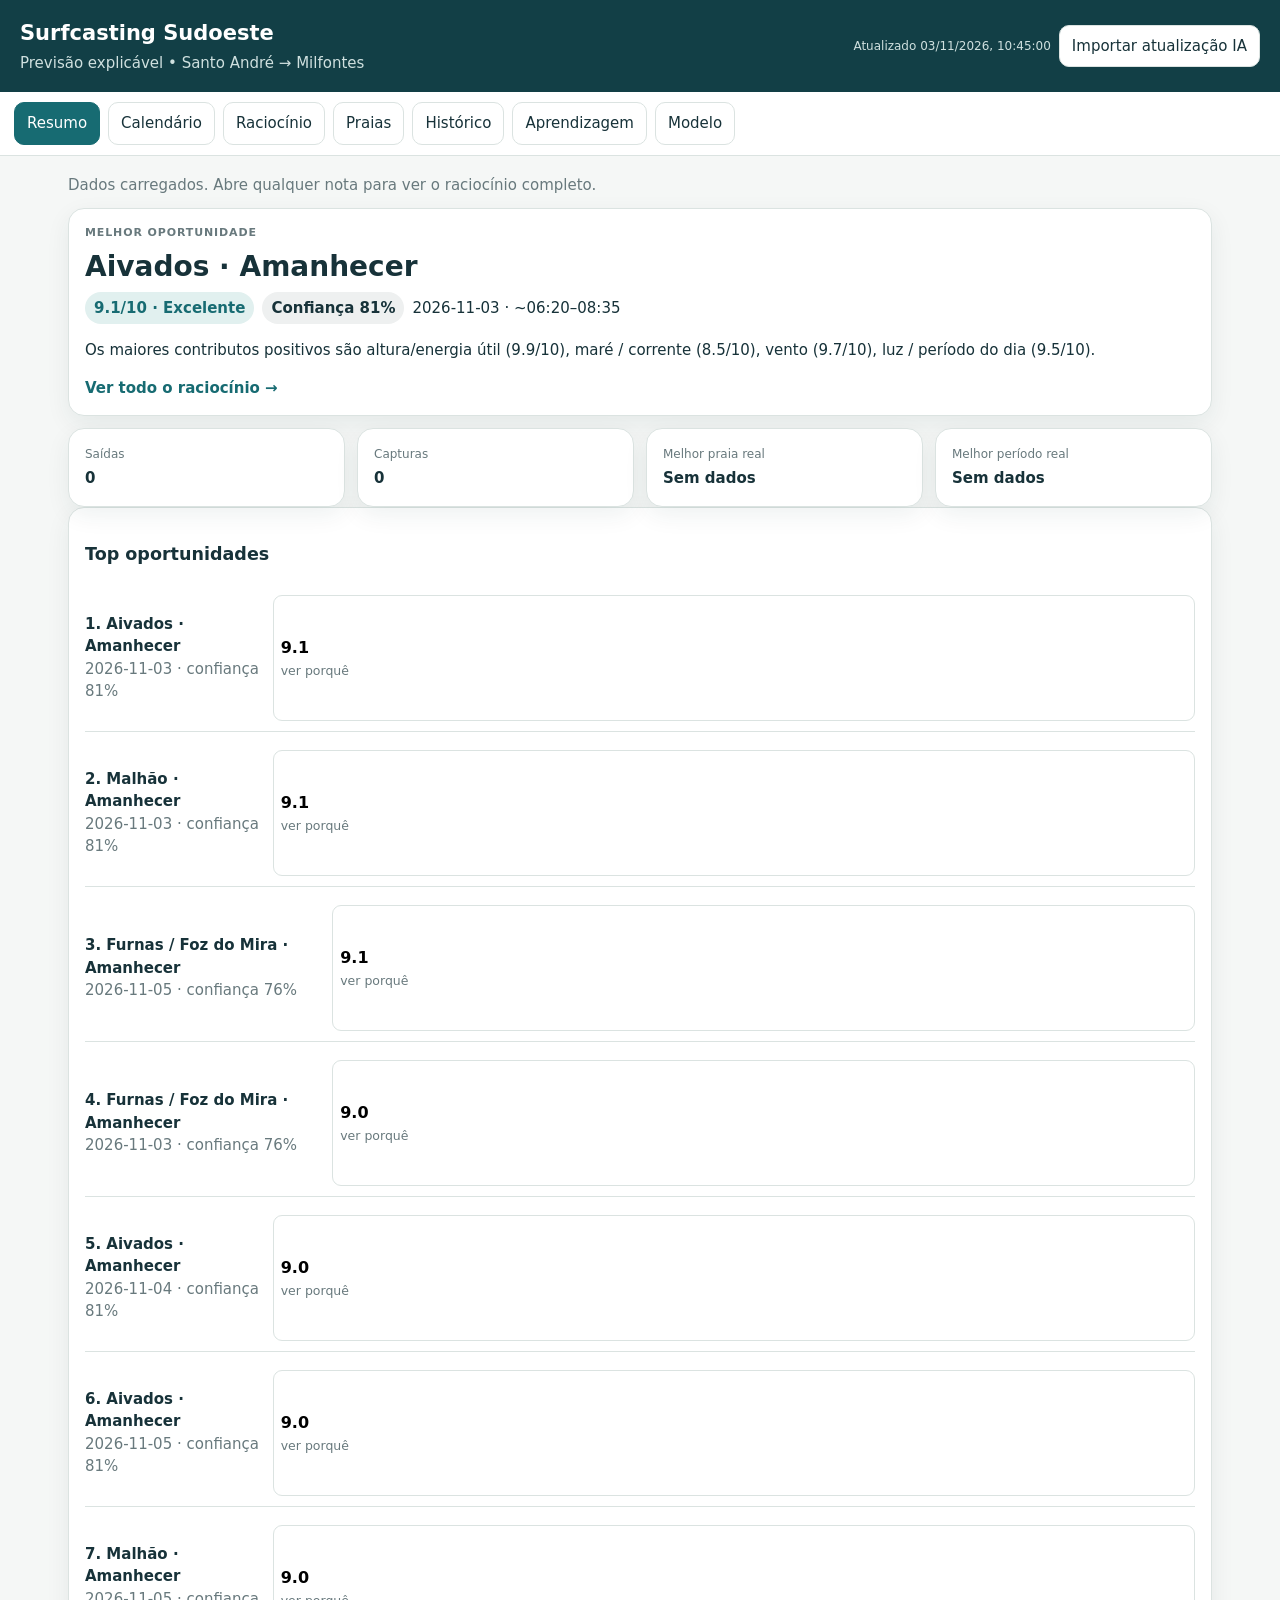
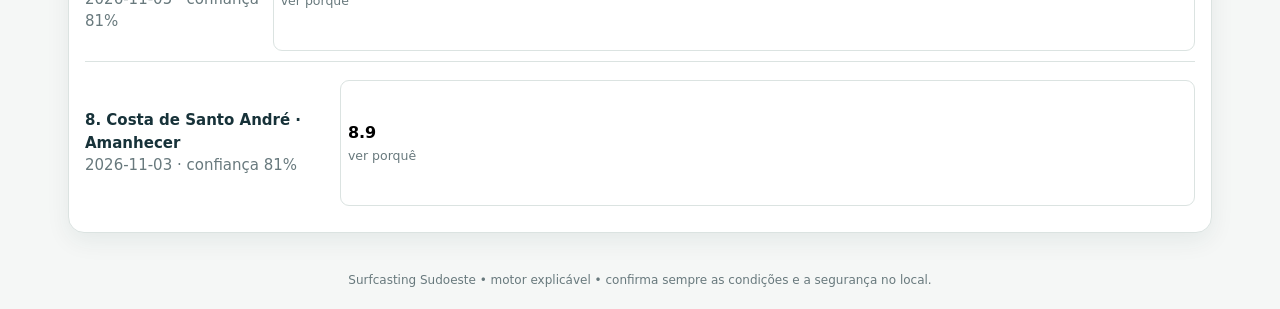
==== index.html @ a8d4d25d "Add files via upload" ====
<!doctype html>
<html lang="pt-PT">
<head>
  <meta charset="utf-8">
  <meta name="viewport" content="width=device-width,initial-scale=1,viewport-fit=cover">
  <meta name="theme-color" content="#123f46">
  <meta name="description" content="Planner explicável de surfcasting entre Santo André e Vila Nova de Milfontes.">
  <link rel="manifest" href="manifest.webmanifest">
  <link rel="icon" href="icons/icon.svg">
  <link rel="stylesheet" href="styles.css">
  <title>Surfcasting Sudoeste</title>
</head>
<body>
<header class="topbar">
  <div><h1>Surfcasting Sudoeste</h1><p>Previsão explicável • Santo André → Milfontes</p></div>
  <div class="top-actions"><span id="dataStamp" class="stamp">—</span><button id="importForecastBtn" class="secondary">Importar atualização IA</button><input id="forecastFile" type="file" accept="application/json,.json" hidden></div>
</header>
<nav class="tabs" aria-label="Secções">
  <button class="tab active" data-tab="dashboard">Resumo</button>
  <button class="tab" data-tab="calendar">Calendário</button>
  <button class="tab" data-tab="reasoning">Raciocínio</button>
  <button class="tab" data-tab="beaches">Praias</button>
  <button class="tab" data-tab="history">Histórico</button>
  <button class="tab" data-tab="insights">Aprendizagem</button>
  <button class="tab" data-tab="about">Modelo</button>
</nav>
<main>
<section id="dashboard" class="panel active-panel">
  <div id="status" class="status">A carregar dados…</div>
  <div class="hero card"><div class="eyebrow">MELHOR OPORTUNIDADE</div><h2 id="bestTitle">—</h2><div class="hero-meta"><span id="bestScore" class="score-pill">—</span><span id="bestConfidence" class="confidence-pill">—</span><span id="bestWhen">—</span></div><p id="bestReason"></p><button id="openBestReason" class="link-btn">Ver todo o raciocínio →</button></div>
  <div class="stats-grid"><div class="card stat"><span>Saídas</span><strong id="statTrips">0</strong></div><div class="card stat"><span>Capturas</span><strong id="statFish">0</strong></div><div class="card stat"><span>Melhor praia real</span><strong id="statBeach">Sem dados</strong></div><div class="card stat"><span>Melhor período real</span><strong id="statPeriod">Sem dados</strong></div></div>
  <div class="card"><h3>Top oportunidades</h3><div id="topOpportunities" class="opportunities"></div></div>
</section>

<section id="calendar" class="panel">
  <div class="controls card calendar-controls">
    <label>Vista<select id="calendarView"><option value="day">Dia</option><option value="month">Mês</option></select></label>
    <label>Espécie alvo<select id="speciesSelect"><option>Geral</option><option>Robalo</option><option>Sargo</option><option>Dourada</option></select></label>
    <label class="day-control">Dia<select id="dateSelect"></select></label>
    <label class="month-control" hidden>Mês<select id="monthSelect"></select></label>
    <label class="month-control" hidden>Período<select id="monthPeriodSelect"><option value="AUTO">Automático — melhor período</option><option>Madrugada</option><option>Amanhecer</option><option>Manhã</option><option>Tarde</option><option>Anoitecer</option><option>Noite</option></select></label>
    <label class="month-control" hidden>Praia<select id="monthBeachSelect"><option value="ALL">Todas — melhor praia</option></select></label>
  </div>
  <div id="dayCalendarCard" class="card">
    <h3>Praias × períodos do dia</h3>
    <p class="muted">A grelha mostra logo a nota e as variáveis principais: mar, período/direção, vento, maré, temperatura, estado das 72 h anteriores e confiança. Toca numa célula apenas quando quiseres abrir a justificação escrita completa.</p>
    <div class="calendar-legend"><span>Mar = altura offshore</span><span>72h = estado recente do mar</span><span>C = confiança da análise</span></div>
    <div class="table-wrap"><table id="calendarTable"><thead><tr><th>Praia</th><th>Madrugada</th><th>Amanhecer</th><th>Manhã</th><th>Tarde</th><th>Anoitecer</th><th>Noite</th></tr></thead><tbody></tbody></table></div>
    <div class="quick-compare">
      <div class="compare-heading"><div><h3>Comparação rápida das melhores praias</h3><p class="muted">Comparo as melhores praias em linguagem de pesca: quando escolher cada uma, onde procurar peixe, porque faz sentido hoje e qual é o principal risco. Os números ficam por baixo como suporte.</p></div><span id="compareContext" class="compare-context"></span></div>
      <div id="compareCards" class="compare-cards"></div>
      <div class="table-wrap compare-wrap"><table id="compareTable"><thead></thead><tbody></tbody></table></div>
    </div>
  </div>
  <div id="monthCalendarCard" class="card" hidden>
    <div class="month-heading"><div><h3 id="monthTitle">Vista mensal</h3><p id="monthDescription" class="muted"></p></div><div class="month-key"><span>Nota</span><span>Praia</span><span>Período</span><span>Mar / vento / maré</span></div></div>
    <div class="month-scroll"><div class="month-weekdays"><span>Seg</span><span>Ter</span><span>Qua</span><span>Qui</span><span>Sex</span><span>Sáb</span><span>Dom</span></div>
    <div id="monthGrid" class="month-grid"></div></div>
    <p class="muted month-note">Os dias fora do horizonte disponível ficam como “sem previsão”; não são preenchidos por estimativa.</p>
  </div>
</section>

<section id="reasoning" class="panel">
  <div class="controls card"><label>Praia<select id="reasonBeach"></select></label><label>Data<select id="reasonDate"></select></label><label>Período<select id="reasonPeriod"></select></label><label>Espécie<select id="reasonSpecies"><option>Geral</option><option>Robalo</option><option>Sargo</option><option>Dourada</option></select></label></div>
  <div class="detail-grid"><div class="card"><div class="eyebrow">NOTA FINAL</div><div class="big-score" id="reasonScore">—</div><div id="reasonConfidence" class="confidence-line">—</div><p id="reasonSummary"></p><div class="callout"><strong>Porque não é 10/10</strong><div id="whyNot10"></div></div></div><div class="card"><h3>O que faria a nota mudar?</h3><div id="sensitivities" class="sensitivities"></div></div></div>
  <div class="card"><h3>Contributo fator a fator</h3><p class="muted">Impacto = nota do fator × peso. Podes ver o dado, peso, fonte, confiança e justificação individual.</p><div id="factorList" class="factor-list"></div></div>
</section>

<section id="beaches" class="panel"><div class="controls card"><label>Praia<select id="beachSelect"></select></label></div><div id="beachGuide" class="beach-guide"></div></section>

<section id="history" class="panel">
  <div class="card"><h3>Registar saída</h3><p class="muted">O histórico é o que permite corrigir o modelo com os teus resultados reais. A saída guarda também o snapshot da previsão usada naquele momento.</p>
    <form id="historyForm" class="form-grid">
      <label>Data<input id="hDate" type="date" required></label><label>Praia<select id="hBeach"></select></label><label>Período<select id="hPeriod"></select></label><label>Espécie<select id="hSpecies"><option>Robalo</option><option>Sargo</option><option>Dourada</option><option>Outra</option></select></label>
      <label>Capturas<input id="hCatches" type="number" min="0" value="0"></label><label>Toques<input id="hBites" type="number" min="0" value="0"></label><label>Maior peixe (kg)<input id="hWeight" type="number" min="0" step="0.01"></label><label>Avaliação<select id="hRating"><option value="1">1 — Muito fraco</option><option value="2">2 — Fraco</option><option value="3" selected>3 — Razoável</option><option value="4">4 — Bom</option><option value="5">5 — Excelente</option></select></label>
      <label>Isco<input id="hBait" type="text" placeholder="Ex.: lingueirão"></label><label>Montagem<input id="hRig" type="text" placeholder="Ex.: 1 anzol, estralho 1,5 m"></label><label class="wide">Leitura real do pesqueiro<textarea id="hNotes" rows="3" placeholder="Canal, banco, cor da água, distância, corrente, onde houve toques…"></textarea></label>
      <div class="wide snapshot" id="historySnapshot"></div>
      <div class="wide actions"><button class="primary" type="submit">Guardar saída</button><button type="button" id="exportHistory">Exportar histórico para ChatGPT</button><button type="button" id="exportCsv">CSV</button><label class="file-btn">Importar histórico<input id="importHistory" type="file" accept="application/json,.json"></label></div>
    </form><div id="historyMsg" class="muted"></div>
  </div>
  <div class="card"><div class="table-wrap"><table id="historyTable"><thead><tr><th>Data</th><th>Praia</th><th>Período</th><th>Espécie</th><th>Capturas</th><th>Previsto</th><th>Real</th><th>Isco</th><th></th></tr></thead><tbody></tbody></table></div></div>
</section>

<section id="insights" class="panel"><div class="card"><h3>Aprendizagem com as tuas pescarias</h3><p id="insightHeadline">Ainda não há dados suficientes.</p></div><div class="insight-grid"><div class="card"><h3>Por praia</h3><div id="beachInsights"></div></div><div class="card"><h3>Por período</h3><div id="periodInsights"></div></div><div class="card"><h3>Condições das capturas</h3><div id="conditionInsights"></div></div><div class="card"><h3>Previsão vs realidade</h3><div id="modelInsights"></div></div></div></section>

<section id="about" class="panel"><div class="card prose"><h3>Princípio do motor</h3><p>A app não tenta esconder a fórmula. O ficheiro de previsão contém, para cada praia × período × espécie, a nota de cada fator, o peso, o impacto, a fonte, a confiança e uma justificação escrita.</p><p>O ChatGPT pode gerar um novo <code>forecast.json</code> com dados atualizados e o mesmo formato. A app apenas apresenta esse raciocínio. Assim conseguimos melhorar o modelo sem reescrever a interface.</p><h3>Atualização por IA</h3><p>Enquanto a publicação automática não estiver ligada, usa <strong>Importar atualização IA</strong>. Depois de me enviares o histórico, eu posso devolver um novo pacote de previsão já recalibrado.</p><h3>Pesos atuais</h3><div id="weightsList"></div><h3>Limitações assumidas</h3><ul><li>Bancos e canais de areia são dinâmicos e não são observados automaticamente.</li><li>A maré modelada serve para planeamento de pesca, não substitui a tabela oficial para segurança.</li><li>A confiança é mostrada separadamente da nota para não fingir precisão.</li></ul></div></section>
</main>
<footer>Surfcasting Sudoeste • motor explicável • confirma sempre as condições e a segurança no local.</footer>
<script src="app.js"></script>
</body></html>
---- styles.css ----
:root{--bg:#f5f7f6;--card:#fff;--text:#173239;--muted:#68797d;--border:#dbe3e1;--accent:#176b72;--accent2:#e1f0ef;--good:#216e50;--warn:#9a6a15;--bad:#9a3e3e;--shadow:0 8px 24px rgba(20,54,58,.07)}*{box-sizing:border-box}body{margin:0;font:15px/1.5 system-ui,-apple-system,Segoe UI,Roboto,sans-serif;background:var(--bg);color:var(--text)}button,select,input,textarea{font:inherit}.topbar{display:flex;justify-content:space-between;gap:16px;align-items:center;padding:18px 20px;background:#123f46;color:#fff}.topbar h1{margin:0;font-size:21px}.topbar p{margin:2px 0 0;color:#cfe0df}.top-actions{display:flex;gap:8px;align-items:center;flex-wrap:wrap}.stamp{font-size:12px;color:#cfe0df}.tabs{display:flex;gap:8px;overflow:auto;padding:10px 14px;background:#fff;border-bottom:1px solid var(--border);position:sticky;top:0;z-index:4}.tab,.secondary,.primary,.file-btn,.link-btn{border:1px solid var(--border);background:#fff;color:var(--text);border-radius:10px;padding:9px 12px;cursor:pointer;white-space:nowrap}.tab.active,.primary{background:var(--accent);border-color:var(--accent);color:white}.link-btn{border:0;padding:0;color:var(--accent);font-weight:700}.secondary{background:#fff}.file-btn input{display:none}main{max-width:1180px;margin:auto;padding:18px}.panel{display:none}.active-panel{display:block}.card{background:var(--card);border:1px solid var(--border);border-radius:16px;padding:16px;box-shadow:var(--shadow)}.status{margin-bottom:12px;color:var(--muted)}.hero h2{font-size:28px;margin:4px 0}.eyebrow{font-size:11px;letter-spacing:.08em;font-weight:800;color:var(--muted)}.hero-meta{display:flex;gap:8px;align-items:center;flex-wrap:wrap}.score-pill,.confidence-pill{padding:5px 9px;border-radius:999px;font-weight:800}.score-pill{background:var(--accent2);color:var(--accent)}.confidence-pill{background:#eef0f0}.stats-grid,.insight-grid,.detail-grid{display:grid;grid-template-columns:repeat(4,1fr);gap:12px;margin-top:12px}.stat span{display:block;color:var(--muted);font-size:12px}.stat strong{display:block;margin-top:4px}.controls{display:flex;gap:12px;flex-wrap:wrap;margin-bottom:12px}.controls label,.form-grid label{display:grid;gap:5px;color:var(--muted);font-size:13px}.controls select,.form-grid input,.form-grid select,.form-grid textarea{min-height:42px;border:1px solid var(--border);border-radius:9px;padding:8px 10px;background:#fff;color:var(--text)}.table-wrap{overflow:auto}.table-wrap table{border-collapse:collapse;width:100%;min-width:760px}th,td{padding:10px;border-bottom:1px solid var(--border);text-align:left}th{font-size:12px;color:var(--muted)}.score-btn{width:100%;border:1px solid var(--border);border-radius:9px;background:#fff;padding:7px;cursor:pointer}.score-btn strong{font-size:16px}.score-btn small{display:block;color:var(--muted)}.opportunities{display:grid;gap:8px}.opp{display:flex;gap:12px;align-items:center;justify-content:space-between;padding:10px 0;border-bottom:1px solid var(--border)}.opp:last-child{border:0}.big-score{font-size:58px;line-height:1;font-weight:850;color:var(--accent);margin:8px 0}.confidence-line{font-weight:700}.callout{margin-top:14px;padding:12px;border-radius:12px;background:#f6f4eb}.sensitivities{display:grid;gap:10px}.sensitivity{padding:10px;border:1px solid var(--border);border-radius:10px}.sensitivity .delta{font-weight:800}.factor-list{display:grid;gap:12px}.factor{border:1px solid var(--border);border-radius:14px;padding:13px}.factor-head{display:grid;grid-template-columns:minmax(180px,1.4fr) .7fr .5fr .5fr;gap:10px;align-items:center}.factor-name{font-weight:800}.factor-value{color:var(--muted)}.factor-score{font-size:18px;font-weight:850}.factor-impact{font-size:13px}.bar{height:8px;background:#eef2f1;border-radius:99px;overflow:hidden;margin:9px 0}.bar span{display:block;height:100%;background:var(--accent);border-radius:99px}.factor p{margin:6px 0 0}.factor-meta{display:flex;gap:12px;flex-wrap:wrap;color:var(--muted);font-size:11px;margin-top:8px}.beach-guide{display:grid;grid-template-columns:1.1fr 1fr;gap:12px}.beach-map{min-height:260px;border-radius:16px;background:linear-gradient(145deg,#d8e8e5,#c7dbd9);padding:20px;display:flex;flex-direction:column;justify-content:flex-end}.beach-map a{color:var(--accent);font-weight:800}.guide-stack{display:grid;gap:12px}.form-grid{display:grid;grid-template-columns:repeat(4,1fr);gap:10px}.wide{grid-column:1/-1}.actions{display:flex;gap:8px;flex-wrap:wrap}.snapshot{background:#f7f9f8;border:1px dashed var(--border);border-radius:12px;padding:12px}.metric-grid{display:grid;grid-template-columns:repeat(4,1fr);gap:8px}.metric{padding:8px;border:1px solid var(--border);border-radius:9px}.metric span{display:block;color:var(--muted);font-size:11px}.metric strong{display:block}.insight-grid{grid-template-columns:repeat(2,1fr)}.mini-row{margin:10px 0}.mini-bar{height:7px;background:#edf1f0;border-radius:99px;overflow:hidden}.mini-bar i{display:block;height:100%;background:var(--accent)}.prose code{background:#eef2f1;padding:2px 5px;border-radius:5px}.prose li{margin:6px 0}.muted{color:var(--muted)}footer{padding:20px;text-align:center;color:var(--muted);font-size:12px}@media(max-width:760px){.topbar{align-items:flex-start;flex-direction:column}.stats-grid,.insight-grid,.detail-grid,.beach-guide{grid-template-columns:1fr}.form-grid{grid-template-columns:1fr 1fr}.factor-head{grid-template-columns:1fr 1fr}.metric-grid{grid-template-columns:1fr 1fr}main{padding:12px}}@media(max-width:430px){.form-grid{grid-template-columns:1fr}.wide{grid-column:auto}.metric-grid{grid-template-columns:1fr}.factor-head{grid-template-columns:1fr}}

/* Calendário v3.1: leitura rápida + vista mensal */
.calendar-legend{display:flex;gap:8px;flex-wrap:wrap;margin:8px 0 12px}.calendar-legend span,.month-key span{font-size:11px;color:var(--muted);background:#f1f5f4;border:1px solid var(--border);border-radius:999px;padding:4px 8px}#calendarTable{min-width:1380px}#calendarTable th:not(:first-child),#calendarTable td:not(:first-child){min-width:190px;vertical-align:top}.beach-cell{min-width:170px;position:sticky;left:0;background:var(--card);z-index:2}.score-btn{min-height:126px;text-align:left}.score-btn .score-line{display:flex;align-items:baseline;justify-content:space-between;gap:8px;margin-bottom:3px}.score-btn .score-line strong{font-size:22px;color:var(--accent)}.score-btn .score-line span{font-size:11px;font-weight:700;color:var(--muted)}.score-btn small{line-height:1.45;margin-top:2px}.score-btn:hover{border-color:#a9c7c4;background:#fbfdfd}.month-heading{display:flex;justify-content:space-between;gap:16px;align-items:flex-start;margin-bottom:10px}.month-heading h3{margin:0}.month-key{display:flex;gap:5px;flex-wrap:wrap;justify-content:flex-end}.month-scroll{overflow-x:auto;padding-bottom:4px}.month-weekdays,.month-grid{display:grid;grid-template-columns:repeat(7,minmax(130px,1fr));gap:7px;min-width:980px}.month-weekdays{margin:8px 0 5px}.month-weekdays span{text-align:center;color:var(--muted);font-size:11px;font-weight:800;text-transform:uppercase}.month-day{min-height:150px;border:1px solid var(--border);border-radius:12px;background:#fff;overflow:hidden}.month-day.unavailable{background:#f6f8f7;color:var(--muted);padding:9px}.month-spacer{min-height:1px}.month-open{border:0;background:transparent;width:100%;height:100%;padding:9px;text-align:left;color:var(--text);cursor:pointer;display:flex;flex-direction:column;gap:3px}.month-open:hover{background:#f8fbfa}.month-top{display:flex;justify-content:space-between;gap:8px;align-items:center}.month-date{font-weight:850}.month-score{font-size:22px;font-weight:900;color:var(--accent)}.month-open strong{font-size:12px;line-height:1.2}.month-open>span:not(.month-score){font-size:11px;line-height:1.3}.month-period{font-weight:750;color:var(--muted)}.no-forecast{font-size:11px;margin-top:18px}.month-note{margin:10px 0 0}
@media(max-width:760px){.month-heading{display:block}.month-key{justify-content:flex-start;margin-top:8px}.calendar-controls label{min-width:calc(50% - 8px)}#calendarTable{min-width:1280px}}
@media(max-width:430px){.calendar-controls label{min-width:100%}.month-weekdays,.month-grid{grid-template-columns:repeat(7,126px);min-width:924px}}

/* Calendário v3.2: comparação direta entre melhores praias */
.quick-compare{margin-top:22px;padding-top:18px;border-top:1px solid var(--border)}.compare-heading{display:flex;justify-content:space-between;gap:12px;align-items:flex-start}.compare-heading h3{margin:0 0 3px}.compare-context{font-size:12px;color:var(--muted);background:#f1f5f4;border:1px solid var(--border);border-radius:999px;padding:5px 9px;white-space:nowrap}.compare-cards{display:grid;grid-template-columns:repeat(3,1fr);gap:10px;margin:12px 0}.compare-card{position:relative;border:1px solid var(--border);border-radius:14px;padding:13px;background:#fff;min-width:0}.compare-card.rank-1{border-color:#9fc6c2;background:#fbfdfd}.compare-rank{position:absolute;top:10px;right:10px;font-weight:900;color:var(--muted);font-size:12px}.compare-card-head{display:flex;justify-content:space-between;gap:10px;align-items:flex-start;padding-right:26px}.compare-card-head>div:first-child{min-width:0}.compare-card-head strong{display:block;font-size:15px}.compare-card-head span{display:block;color:var(--muted);font-size:11px;margin-top:2px}.compare-score{font-size:28px;font-weight:900;color:var(--accent);line-height:1}.compare-gap{font-size:11px;color:var(--muted);margin:7px 0 10px}.compare-driver{font-size:12px;line-height:1.4;margin:5px 0}.compare-driver b{display:inline-block;min-width:64px;margin-right:5px}.compare-driver.good b{color:var(--good)}.compare-driver.weak b{color:var(--bad)}.compare-wrap table{min-width:760px}.compare-wrap th,.compare-wrap td{vertical-align:top}.compare-wrap th small,.compare-wrap td small{display:block;color:var(--muted);font-weight:400;margin-top:2px}.compare-wrap td.best-factor{background:#edf7f3}.compare-wrap td.weak-factor{background:#fbf1f1}.compare-wrap td>strong{font-size:15px}
@media(max-width:760px){.compare-cards{grid-template-columns:1fr}.compare-heading{display:block}.compare-context{display:inline-block;margin-top:6px}}

/* Calendário v3.3: comparação traduzida para decisão de pesca */
.technical-tie{grid-column:1/-1;border:1px solid #d6dfdc;background:#f4f7f6;border-radius:12px;padding:10px 12px;color:var(--text);font-size:13px}.technical-tie strong{color:var(--accent)}.fish-choice,.fish-target,.fish-today,.fish-watch{margin:9px 0;padding-top:8px;border-top:1px solid #edf1f0}.fish-choice b,.fish-target b,.fish-today b,.fish-watch b{display:block;font-size:11px;text-transform:uppercase;letter-spacing:.03em;margin-bottom:2px}.fish-choice b{color:var(--accent)}.fish-target b{color:var(--good)}.fish-today b{color:#6b5b18}.fish-watch b{color:var(--bad)}.fish-choice p,.fish-target p,.fish-today p,.fish-watch p{margin:0;font-size:12px;line-height:1.45}.compare-wrap td small{line-height:1.45;margin-top:5px;max-width:270px}.compare-card .link-btn{margin-top:6px}
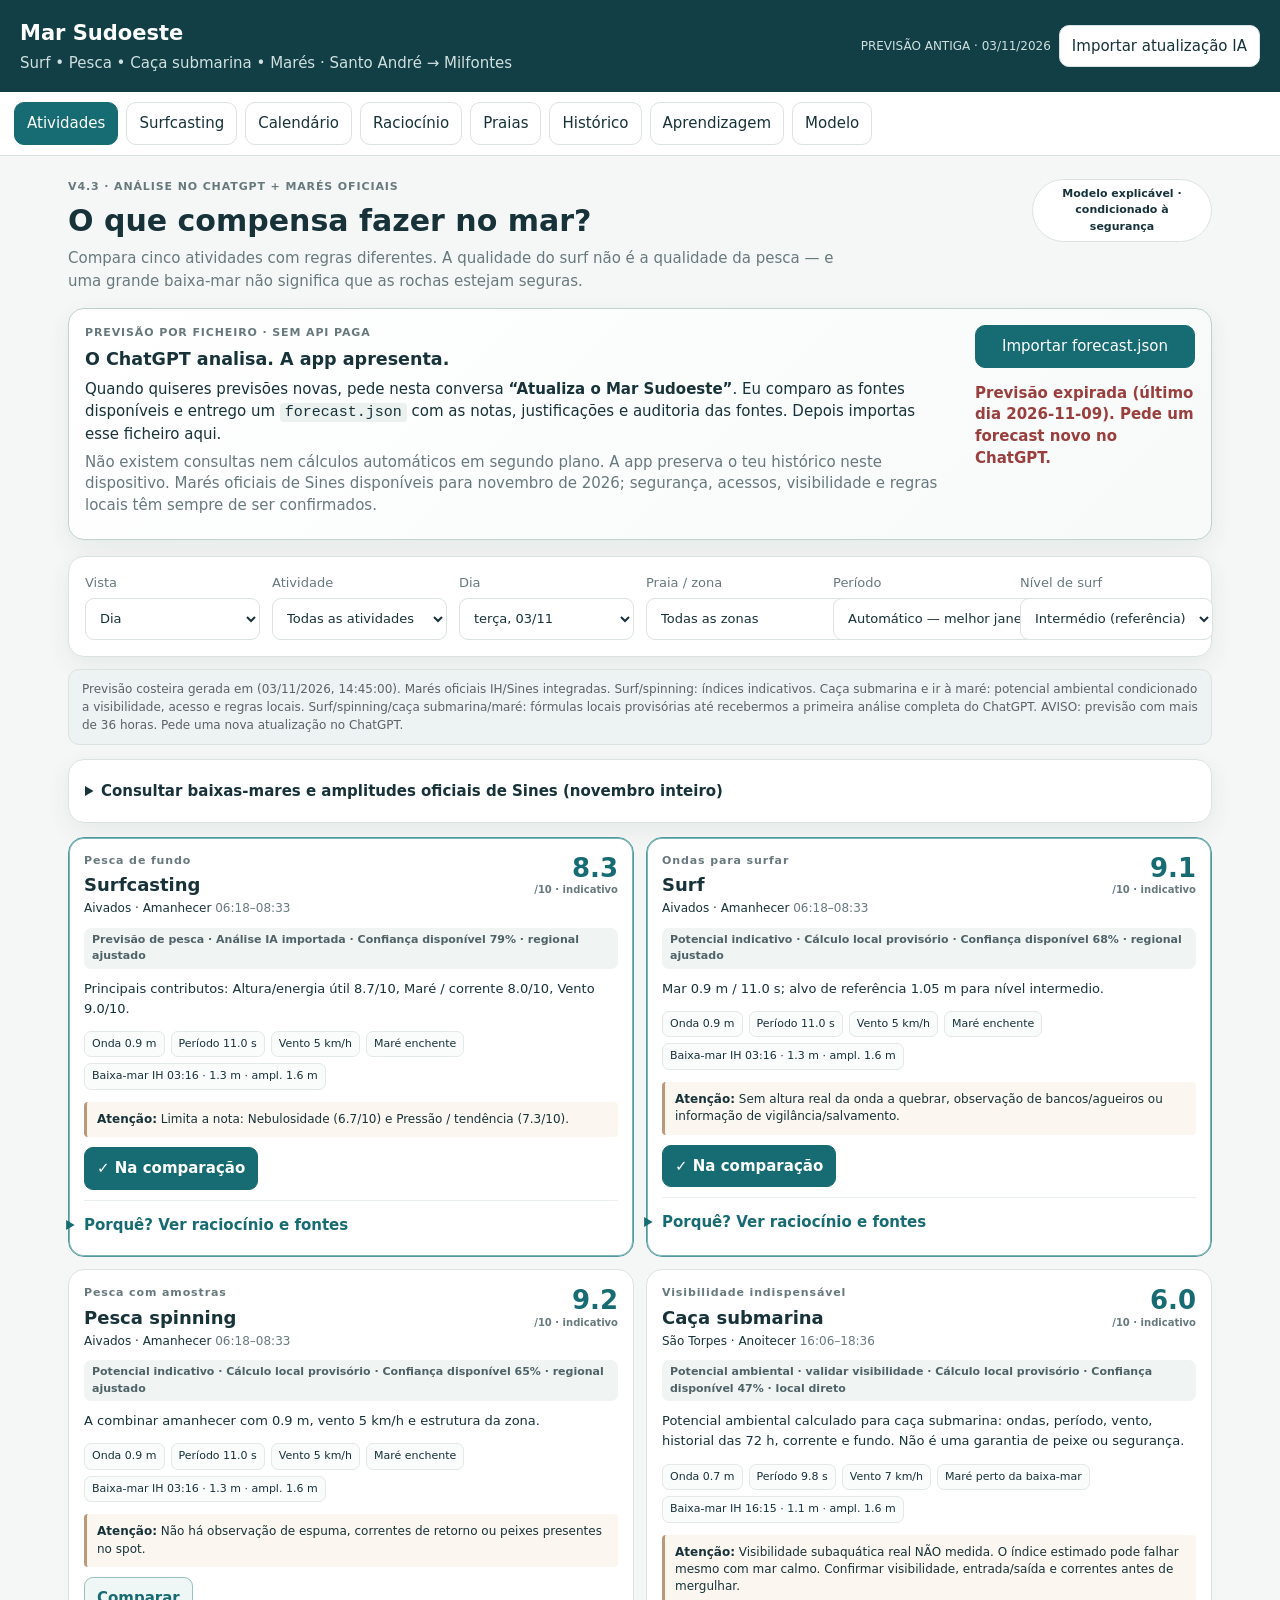
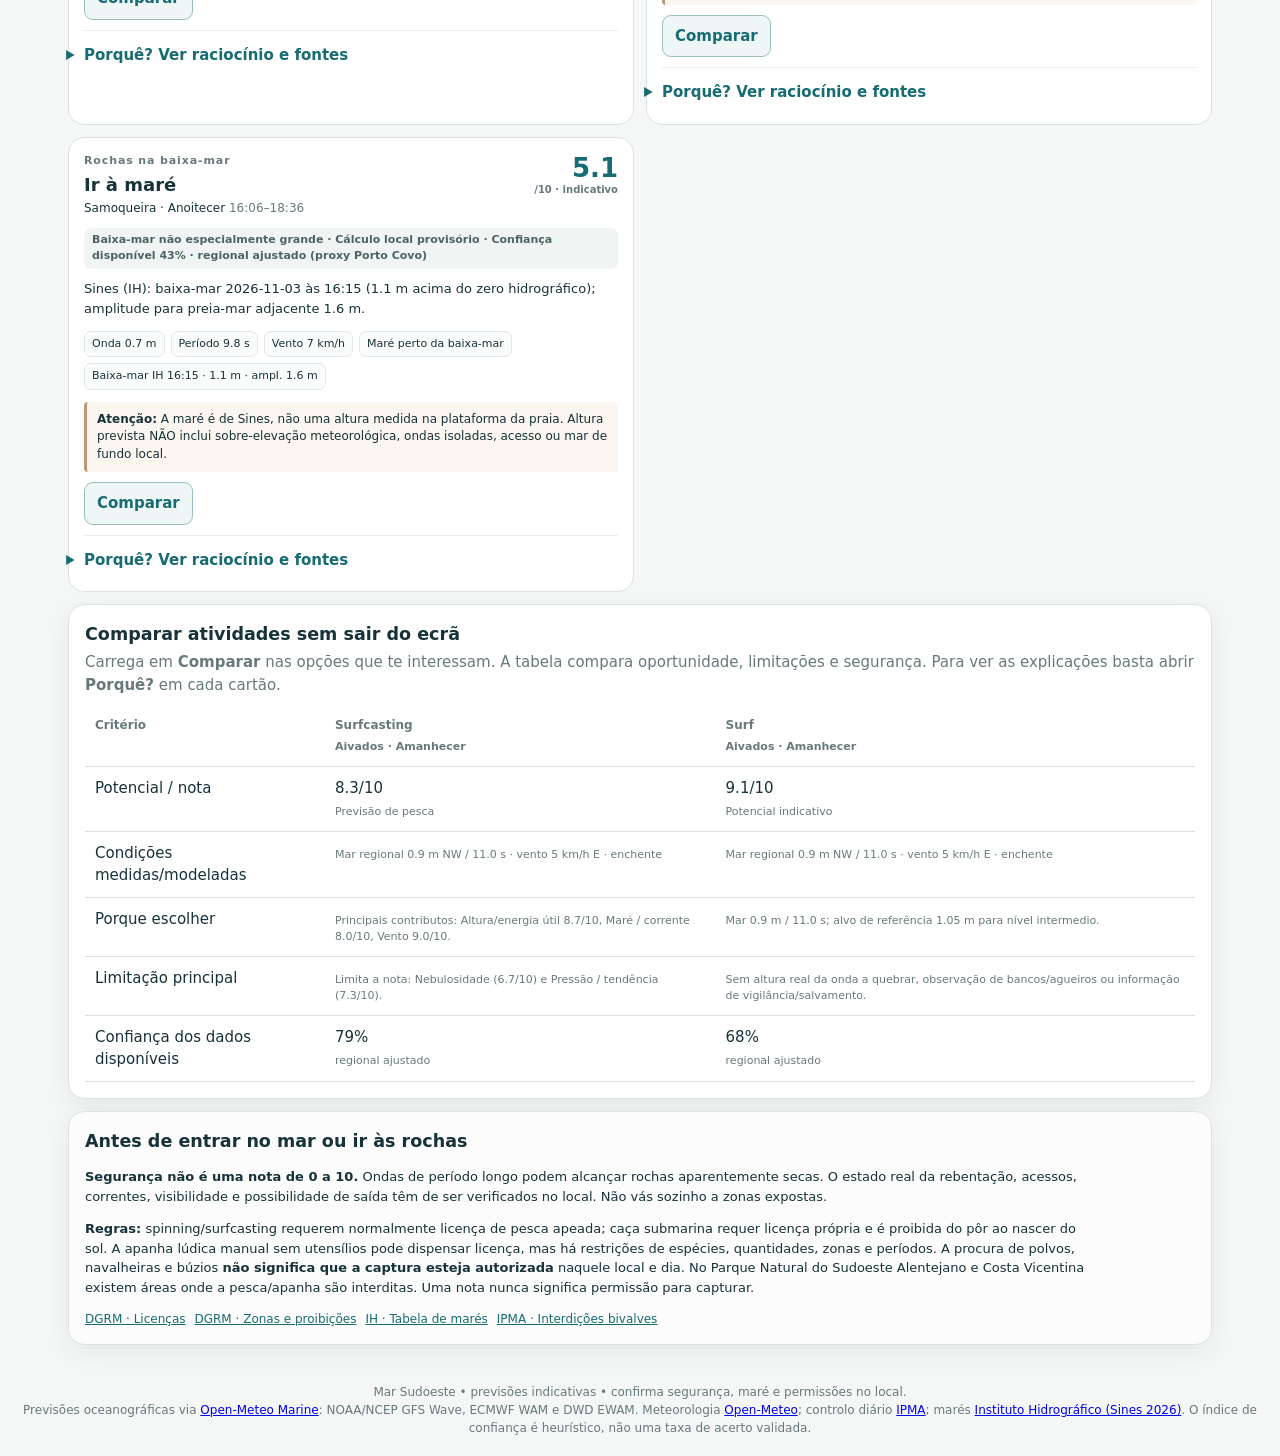
==== commit edd81be4: "Add files via upload" ====
--- a/index.html
+++ b/index.html
@@ -8,15 +8,16 @@
   <link rel="manifest" href="manifest.webmanifest">
   <link rel="icon" href="icons/icon.svg">
   <link rel="stylesheet" href="styles.css">
-  <title>Surfcasting Sudoeste</title>
+  <title>Mar Sudoeste — Atividades e pesca</title>
 </head>
 <body>
 <header class="topbar">
-  <div><h1>Surfcasting Sudoeste</h1><p>Previsão explicável • Santo André → Milfontes</p></div>
+  <div><h1>Mar Sudoeste</h1><p>Surf • Pesca • Caça submarina • Marés · Santo André → Milfontes</p></div>
   <div class="top-actions"><span id="dataStamp" class="stamp">—</span><button id="importForecastBtn" class="secondary">Importar atualização IA</button><input id="forecastFile" type="file" accept="application/json,.json" hidden></div>
 </header>
 <nav class="tabs" aria-label="Secções">
-  <button class="tab active" data-tab="dashboard">Resumo</button>
+  <button class="tab active" data-tab="activities">Atividades</button>
+  <button class="tab" data-tab="dashboard">Surfcasting</button>
   <button class="tab" data-tab="calendar">Calendário</button>
   <button class="tab" data-tab="reasoning">Raciocínio</button>
   <button class="tab" data-tab="beaches">Praias</button>
@@ -25,7 +26,48 @@
   <button class="tab" data-tab="about">Modelo</button>
 </nav>
 <main>
-<section id="dashboard" class="panel active-panel">
+
+<section id="activities" class="panel active-panel">
+  <div class="activity-intro"><div><div class="eyebrow">V4.3 · ANÁLISE NO CHATGPT + MARÉS OFICIAIS</div><h2>O que compensa fazer no mar?</h2><p>Compara cinco atividades com regras diferentes. A qualidade do surf não é a qualidade da pesca — e uma grande baixa-mar não significa que as rochas estejam seguras.</p></div><span class="activity-model-label">Modelo explicável · condicionado à segurança</span></div>
+  <div class="card live-data-box manual-data-box" aria-label="Previsão gerada no ChatGPT">
+    <div><div class="eyebrow">PREVISÃO POR FICHEIRO · SEM API PAGA</div><h3>O ChatGPT analisa. A app apresenta.</h3>
+      <p>Quando quiseres previsões novas, pede nesta conversa <strong>“Atualiza o Mar Sudoeste”</strong>. Eu comparo as fontes disponíveis e entrego um <code>forecast.json</code> com as notas, justificações e auditoria das fontes. Depois importas esse ficheiro aqui.</p>
+      <p class="muted">Não existem consultas nem cálculos automáticos em segundo plano. A app preserva o teu histórico neste dispositivo. Marés oficiais de Sines disponíveis para novembro de 2026; segurança, acessos, visibilidade e regras locais têm sempre de ser confirmados.</p>
+    </div>
+    <div class="live-actions"><button type="button" class="primary" id="importForecastMainBtn">Importar forecast.json</button><p id="manualForecastStatus" role="status" class="muted">A verificar a data da previsão guardada…</p></div>
+  </div>
+  <div class="controls card activity-controls">
+    <label>Vista<select id="activityView"><option value="day">Dia</option><option value="month">Mês</option></select></label>
+    <label>Atividade<select id="activityKind"><option value="ALL">Todas as atividades</option><option value="surfcasting">Surfcasting</option><option value="surf">Surf</option><option value="spinning">Pesca spinning</option><option value="sub">Caça submarina</option><option value="mare">Ir à maré</option></select></label>
+    <label class="activity-day-control">Dia<select id="activityDate"></select></label>
+    <label class="activity-month-control" hidden>Mês<select id="activityMonth"></select></label>
+    <label>Praia / zona<select id="activityBeach"><option value="ALL">Todas as zonas</option></select></label>
+    <label>Período<select id="activityPeriod"><option value="AUTO">Automático — melhor janela</option><option>Madrugada</option><option>Amanhecer</option><option>Manhã</option><option>Tarde</option><option>Anoitecer</option><option>Noite</option></select></label>
+    <label>Nível de surf<select id="activitySurfLevel"><option value="iniciante">Iniciante</option><option value="intermedio" selected>Intermédio (referência)</option><option value="experiente">Experiente</option></select></label>
+  </div>
+  <div id="activityNotice" class="activity-notice" role="status"></div>
+  <details class="card tide-sheet"><summary>Consultar baixas-mares e amplitudes oficiais de Sines (novembro inteiro)</summary><div id="officialTidesOverview"></div></details>
+  <div id="activityDayContent">
+    <div id="activityCards" class="activity-grid"></div>
+    <div class="card activity-compare-box">
+      <h3>Comparar atividades sem sair do ecrã</h3><p class="muted">Carrega em <strong>Comparar</strong> nas opções que te interessam. A tabela compara oportunidade, limitações e segurança. Para ver as explicações basta abrir <strong>Porquê?</strong> em cada cartão.</p>
+      <div id="activityCompare" class="table-wrap"></div>
+    </div>
+  </div>
+  <div id="activityMonthContent" class="card" hidden>
+    <h3 id="activityMonthTitle">Vista mensal</h3><p id="activityMonthDescription" class="muted">Mostra a melhor janela compatível com os filtros, sem inventar previsões fora do horizonte.</p>
+    <div class="month-scroll"><div class="month-weekdays"><span>Seg</span><span>Ter</span><span>Qua</span><span>Qui</span><span>Sex</span><span>Sáb</span><span>Dom</span></div><div id="activityMonthGrid" class="month-grid"></div></div>
+    <p class="muted">Caça submarina e ir à maré: notas ambientais condicionadas à visibilidade, rebentação, acesso e regras da zona. A maré oficial de Sines está integrada.</p>
+  </div>
+  <div class="card activity-safety">
+    <h3>Antes de entrar no mar ou ir às rochas</h3>
+    <p><strong>Segurança não é uma nota de 0 a 10.</strong> Ondas de período longo podem alcançar rochas aparentemente secas. O estado real da rebentação, acessos, correntes, visibilidade e possibilidade de saída têm de ser verificados no local. Não vás sozinho a zonas expostas.</p>
+    <p><strong>Regras:</strong> spinning/surfcasting requerem normalmente licença de pesca apeada; caça submarina requer licença própria e é proibida do pôr ao nascer do sol. A apanha lúdica manual sem utensílios pode dispensar licença, mas há restrições de espécies, quantidades, zonas e períodos. A procura de polvos, navalheiras e búzios <strong>não significa que a captura esteja autorizada</strong> naquele local e dia. No Parque Natural do Sudoeste Alentejano e Costa Vicentina existem áreas onde a pesca/apanha são interditas. Uma nota nunca significa permissão para capturar.</p>
+    <div class="activity-links"><a target="_blank" rel="noopener" href="https://dgrm.pt/pt/web/guest/licencas">DGRM · Licenças</a><a target="_blank" rel="noopener" href="https://www.dgrm.pt/zonas-de-pesca">DGRM · Zonas e proibições</a><a target="_blank" rel="noopener" href="https://www.hidrografico.pt/paginas-genericas/dt/doc/previsao-oceanografica/">IH · Tabela de marés</a><a target="_blank" rel="noopener" href="https://www.ipma.pt/pt/bivalves/zonas/">IPMA · Interdições bivalves</a></div>
+  </div>
+</section>
+
+<section id="dashboard" class="panel">
   <div id="status" class="status">A carregar dados…</div>
   <div class="hero card"><div class="eyebrow">MELHOR OPORTUNIDADE</div><h2 id="bestTitle">—</h2><div class="hero-meta"><span id="bestScore" class="score-pill">—</span><span id="bestConfidence" class="confidence-pill">—</span><span id="bestWhen">—</span></div><p id="bestReason"></p><button id="openBestReason" class="link-btn">Ver todo o raciocínio →</button></div>
   <div class="stats-grid"><div class="card stat"><span>Saídas</span><strong id="statTrips">0</strong></div><div class="card stat"><span>Capturas</span><strong id="statFish">0</strong></div><div class="card stat"><span>Melhor praia real</span><strong id="statBeach">Sem dados</strong></div><div class="card stat"><span>Melhor período real</span><strong id="statPeriod">Sem dados</strong></div></div>
@@ -47,7 +89,7 @@
     <div class="calendar-legend"><span>Mar = altura offshore</span><span>72h = estado recente do mar</span><span>C = confiança da análise</span></div>
     <div class="table-wrap"><table id="calendarTable"><thead><tr><th>Praia</th><th>Madrugada</th><th>Amanhecer</th><th>Manhã</th><th>Tarde</th><th>Anoitecer</th><th>Noite</th></tr></thead><tbody></tbody></table></div>
     <div class="quick-compare">
-      <div class="compare-heading"><div><h3>Comparação rápida das melhores praias</h3><p class="muted">Comparo as melhores praias em linguagem de pesca: quando escolher cada uma, onde procurar peixe, porque faz sentido hoje e qual é o principal risco. Os números ficam por baixo como suporte.</p></div><span id="compareContext" class="compare-context"></span></div>
+      <div class="compare-heading"><div><h3>Comparação rápida das melhores praias</h3><p class="muted">Toca em <strong>Comparar</strong> para selecionar duas ou três praias sem sair deste ecrã. Só <strong>Ver raciocínio completo</strong> abre o detalhe.</p></div><span id="compareContext" class="compare-context"></span></div>
       <div id="compareCards" class="compare-cards"></div>
       <div class="table-wrap compare-wrap"><table id="compareTable"><thead></thead><tbody></tbody></table></div>
     </div>
@@ -63,7 +105,7 @@
 <section id="reasoning" class="panel">
   <div class="controls card"><label>Praia<select id="reasonBeach"></select></label><label>Data<select id="reasonDate"></select></label><label>Período<select id="reasonPeriod"></select></label><label>Espécie<select id="reasonSpecies"><option>Geral</option><option>Robalo</option><option>Sargo</option><option>Dourada</option></select></label></div>
   <div class="detail-grid"><div class="card"><div class="eyebrow">NOTA FINAL</div><div class="big-score" id="reasonScore">—</div><div id="reasonConfidence" class="confidence-line">—</div><p id="reasonSummary"></p><div class="callout"><strong>Porque não é 10/10</strong><div id="whyNot10"></div></div></div><div class="card"><h3>O que faria a nota mudar?</h3><div id="sensitivities" class="sensitivities"></div></div></div>
-  <div class="card"><h3>Contributo fator a fator</h3><p class="muted">Impacto = nota do fator × peso. Podes ver o dado, peso, fonte, confiança e justificação individual.</p><div id="factorList" class="factor-list"></div></div>
+  <div class="card"><h3>Contributo fator a fator</h3><p class="muted">Impacto = nota do fator × peso. Podes ver o dado, peso, fonte, confiança e justificação individual.</p><div id="factorList" class="factor-list"></div></div><div class="card"><h3>Auditoria: valores por modelo</h3><p class="muted">Não são múltiplos votos de websites: são centros de previsão identificados e horários comparáveis.</p><div id="sourceAudit">Consulta a atualizar…</div></div>
 </section>
 
 <section id="beaches" class="panel"><div class="controls card"><label>Praia<select id="beachSelect"></select></label></div><div id="beachGuide" class="beach-guide"></div></section>
@@ -71,20 +113,26 @@
 <section id="history" class="panel">
   <div class="card"><h3>Registar saída</h3><p class="muted">O histórico é o que permite corrigir o modelo com os teus resultados reais. A saída guarda também o snapshot da previsão usada naquele momento.</p>
     <form id="historyForm" class="form-grid">
-      <label>Data<input id="hDate" type="date" required></label><label>Praia<select id="hBeach"></select></label><label>Período<select id="hPeriod"></select></label><label>Espécie<select id="hSpecies"><option>Robalo</option><option>Sargo</option><option>Dourada</option><option>Outra</option></select></label>
-      <label>Capturas<input id="hCatches" type="number" min="0" value="0"></label><label>Toques<input id="hBites" type="number" min="0" value="0"></label><label>Maior peixe (kg)<input id="hWeight" type="number" min="0" step="0.01"></label><label>Avaliação<select id="hRating"><option value="1">1 — Muito fraco</option><option value="2">2 — Fraco</option><option value="3" selected>3 — Razoável</option><option value="4">4 — Bom</option><option value="5">5 — Excelente</option></select></label>
+      <label>Atividade<select id="hActivity"><option value="surfcasting">Surfcasting</option><option value="surf">Surf</option><option value="spinning">Pesca spinning</option><option value="sub">Caça submarina</option><option value="mare">Ir à maré</option></select></label><label>Data<input id="hDate" type="date" required></label><label>Praia<select id="hBeach"></select></label><label>Período<select id="hPeriod"></select></label><label id="hSpeciesWrap">Espécie<select id="hSpecies"><option>Robalo</option><option>Sargo</option><option>Dourada</option><option>Outra</option></select></label>
+      <label><span id="hCatchesLabel">Capturas</span><input id="hCatches" type="number" min="0" value="0"></label><label><span id="hBitesLabel">Toques</span><input id="hBites" type="number" min="0" value="0"></label><label><span id="hWeightLabel">Maior peixe (kg)</span><input id="hWeight" type="number" min="0" step="0.01"></label><label>Avaliação<select id="hRating"><option value="1">1 — Muito fraco</option><option value="2">2 — Fraco</option><option value="3" selected>3 — Razoável</option><option value="4">4 — Bom</option><option value="5">5 — Excelente</option></select></label>
       <label>Isco<input id="hBait" type="text" placeholder="Ex.: lingueirão"></label><label>Montagem<input id="hRig" type="text" placeholder="Ex.: 1 anzol, estralho 1,5 m"></label><label class="wide">Leitura real do pesqueiro<textarea id="hNotes" rows="3" placeholder="Canal, banco, cor da água, distância, corrente, onde houve toques…"></textarea></label>
       <div class="wide snapshot" id="historySnapshot"></div>
       <div class="wide actions"><button class="primary" type="submit">Guardar saída</button><button type="button" id="exportHistory">Exportar histórico para ChatGPT</button><button type="button" id="exportCsv">CSV</button><label class="file-btn">Importar histórico<input id="importHistory" type="file" accept="application/json,.json"></label></div>
     </form><div id="historyMsg" class="muted"></div>
   </div>
-  <div class="card"><div class="table-wrap"><table id="historyTable"><thead><tr><th>Data</th><th>Praia</th><th>Período</th><th>Espécie</th><th>Capturas</th><th>Previsto</th><th>Real</th><th>Isco</th><th></th></tr></thead><tbody></tbody></table></div></div>
+  <div class="card"><div class="table-wrap"><table id="historyTable"><thead><tr><th>Data</th><th>Atividade</th><th>Praia</th><th>Período</th><th>Espécie</th><th>Capturas</th><th>Previsto</th><th>Real</th><th>Isco</th><th></th></tr></thead><tbody></tbody></table></div></div>
 </section>
 
-<section id="insights" class="panel"><div class="card"><h3>Aprendizagem com as tuas pescarias</h3><p id="insightHeadline">Ainda não há dados suficientes.</p></div><div class="insight-grid"><div class="card"><h3>Por praia</h3><div id="beachInsights"></div></div><div class="card"><h3>Por período</h3><div id="periodInsights"></div></div><div class="card"><h3>Condições das capturas</h3><div id="conditionInsights"></div></div><div class="card"><h3>Previsão vs realidade</h3><div id="modelInsights"></div></div></div></section>
+<section id="insights" class="panel"><div class="card"><h3>Aprendizagem com as tuas atividades</h3><label class="insight-select">Analisar atividade <select id="insightActivity"><option value="surfcasting">Surfcasting</option><option value="surf">Surf</option><option value="spinning">Pesca spinning</option><option value="sub">Caça submarina</option><option value="mare">Ir à maré</option></select></label><p id="insightHeadline">Ainda não há dados suficientes.</p></div><div class="insight-grid"><div class="card"><h3>Por praia</h3><div id="beachInsights"></div></div><div class="card"><h3>Por período</h3><div id="periodInsights"></div></div><div class="card"><h3>Condições das capturas</h3><div id="conditionInsights"></div></div><div class="card"><h3>Previsão vs realidade</h3><div id="modelInsights"></div></div></div></section>
 
-<section id="about" class="panel"><div class="card prose"><h3>Princípio do motor</h3><p>A app não tenta esconder a fórmula. O ficheiro de previsão contém, para cada praia × período × espécie, a nota de cada fator, o peso, o impacto, a fonte, a confiança e uma justificação escrita.</p><p>O ChatGPT pode gerar um novo <code>forecast.json</code> com dados atualizados e o mesmo formato. A app apenas apresenta esse raciocínio. Assim conseguimos melhorar o modelo sem reescrever a interface.</p><h3>Atualização por IA</h3><p>Enquanto a publicação automática não estiver ligada, usa <strong>Importar atualização IA</strong>. Depois de me enviares o histórico, eu posso devolver um novo pacote de previsão já recalibrado.</p><h3>Pesos atuais</h3><div id="weightsList"></div><h3>Limitações assumidas</h3><ul><li>Bancos e canais de areia são dinâmicos e não são observados automaticamente.</li><li>A maré modelada serve para planeamento de pesca, não substitui a tabela oficial para segurança.</li><li>A confiança é mostrada separadamente da nota para não fingir precisão.</li></ul></div></section>
+<section id="about" class="panel"><div class="card prose"><h3>Princípio do motor</h3><p>A app não tenta esconder a fórmula. O ficheiro de previsão contém, para cada praia × período × espécie, a nota de cada fator, o peso, o impacto, a fonte, a confiança e uma justificação escrita.</p><p>O ChatGPT é o motor de análise externo: faz a recolha das fontes quando pedes uma atualização e gera um novo <code>forecast.json</code>. A app não consulta as APIs meteorológicas nem altera as pontuações por iniciativa própria. Apenas apresenta e guarda o raciocínio importado, incluindo auditoria de fontes quando o ficheiro a contém.</p><h3>Atualização por IA</h3><p>Pede nesta conversa <strong>“Atualiza o Mar Sudoeste”</strong>, descarrega o ficheiro JSON e escolhe <strong>Importar atualização IA</strong>. Para aprender com as tuas saídas, usa <strong>Histórico → Exportar histórico para ChatGPT</strong> e envia o ficheiro aqui. A importação não envia dados para nenhum servidor; o histórico fica neste navegador até o exportares.</p><h3>Pesos atuais</h3><div id="weightsList"></div><h3>Limitações assumidas</h3><ul><li>Bancos e canais de areia são dinâmicos e não são observados automaticamente.</li><li>O motor agora incorpora a tabela oficial de Sines (IH 2026) para a altura da baixa-mar, amplitude e fase da maré. A previsão regional não substitui a observação da costa nem as regras locais.</li><li>A confiança é mostrada separadamente da nota para não fingir precisão.</li></ul></div></section>
 </main>
-<footer>Surfcasting Sudoeste • motor explicável • confirma sempre as condições e a segurança no local.</footer>
+<footer>Mar Sudoeste • previsões indicativas • confirma segurança, maré e permissões no local.
+  <div>Previsões oceanográficas via <a href="https://open-meteo.com/en/docs/marine-weather-api" target="_blank" rel="noopener">Open-Meteo Marine</a>: NOAA/NCEP GFS Wave, ECMWF WAM e DWD EWAM.
+   Meteorologia <a href="https://open-meteo.com/en/docs" target="_blank" rel="noopener">Open-Meteo</a>;
+   controlo diário <a href="https://api.ipma.pt/" target="_blank" rel="noopener">IPMA</a>;
+   marés <a href="https://loja.hidrografico.pt/ln/web/wp-content/uploads/2023/11/TabelaMare_I_2026_signed.pdf" target="_blank" rel="noopener">Instituto Hidrográfico (Sines 2026)</a>.
+   O índice de confiança é heurístico, não uma taxa de acerto validada.</div></footer>
 <script src="app.js"></script>
+
 </body></html>
--- a/styles.css
+++ b/styles.css
@@ -11,3 +11,83 @@
 
 /* Calendário v3.3: comparação traduzida para decisão de pesca */
 .technical-tie{grid-column:1/-1;border:1px solid #d6dfdc;background:#f4f7f6;border-radius:12px;padding:10px 12px;color:var(--text);font-size:13px}.technical-tie strong{color:var(--accent)}.fish-choice,.fish-target,.fish-today,.fish-watch{margin:9px 0;padding-top:8px;border-top:1px solid #edf1f0}.fish-choice b,.fish-target b,.fish-today b,.fish-watch b{display:block;font-size:11px;text-transform:uppercase;letter-spacing:.03em;margin-bottom:2px}.fish-choice b{color:var(--accent)}.fish-target b{color:var(--good)}.fish-today b{color:#6b5b18}.fish-watch b{color:var(--bad)}.fish-choice p,.fish-target p,.fish-today p,.fish-watch p{margin:0;font-size:12px;line-height:1.45}.compare-wrap td small{line-height:1.45;margin-top:5px;max-width:270px}.compare-card .link-btn{margin-top:6px}
+
+
+/* V4 · Mar Sudoeste / atividades */
+[hidden]{display:none !important}
+.activity-intro{display:flex;justify-content:space-between;gap:16px;align-items:flex-start;margin:5px 0 16px}
+.activity-intro h2{font-size:clamp(21px,3vw,30px);margin:3px 0 4px}
+.activity-intro p{max-width:770px;margin:0;color:var(--muted)}
+.activity-model-label{font-weight:700;font-size:11px;border:1px solid var(--border);background:#fff;border-radius:99px;padding:6px 10px;white-space:normal;text-align:center;max-width:180px}
+.activity-notice{font-size:12px;color:#5c6366;background:#edf2f2;border:1px solid var(--border);border-radius:11px;padding:10px 13px;margin:0 0 13px}
+.activity-controls label{min-width:145px;flex:1 1 145px}
+.activity-grid{display:grid;grid-template-columns:repeat(2,minmax(0,1fr));gap:12px;margin-bottom:12px}
+.activity-option{border:1px solid var(--border);background:var(--card);border-radius:16px;padding:15px;min-width:0}
+.activity-selected{border-color:#52979d;box-shadow:0 0 0 1px #7bb6b5 inset}
+.activity-caution{border-left:4px solid #9c613e}
+.activity-card-head{display:flex;gap:10px;align-items:flex-start;justify-content:space-between;min-width:0}
+.activity-card-head>div:first-child{min-width:0}
+.activity-card-head h3{margin:2px 0;font-size:18px}
+.activity-card-head p{margin:0;font-size:12px;line-height:1.45}
+.activity-card-score{text-align:right;min-width:74px;font-size:26px;font-weight:850;color:var(--accent);line-height:1.2}
+.activity-card-score small{display:block;font-size:10px;font-weight:600;color:var(--muted)}
+.activity-unrated{display:inline-block;font-size:12px;border:1px dashed #ad8661;color:#7b552a;padding:5px;border-radius:8px;font-weight:800}
+.activity-state{display:inline-block;margin-top:10px;background:#f0f4f3;border-radius:7px;padding:4px 8px;font-size:11px;font-weight:700;color:#4e6267}
+.activity-brief{font-size:13px;margin:10px 0;color:var(--text);line-height:1.55}
+.activity-facts{display:flex;gap:6px;flex-wrap:wrap;margin:12px 0}
+.activity-facts span{font-size:11px;border:1px solid #e2e9e6;background:#fafbfb;border-radius:7px;padding:4px 7px}
+.activity-risk{border-left:3px solid #bc9878;background:#fbf7f0;padding:9px 10px;font-size:12px;border-radius:4px;margin:9px 0}
+.activity-card-actions{display:flex;gap:9px;flex-wrap:wrap;margin-top:10px;align-items:center}
+.activity-compare-toggle,.compare-toggle{border:1px solid #98c0be;color:#176b72;font-weight:800;background:#eef7f6;border-radius:9px;padding:9px 12px;min-height:42px;cursor:pointer}
+.activity-compare-toggle.chosen,.compare-toggle.chosen{border-color:var(--accent);color:white;background:var(--accent)}
+.activity-explain{margin-top:10px;border-top:1px solid #e9efed;padding-top:8px}
+.activity-explain summary{font-weight:800;cursor:pointer;color:var(--accent);padding:5px 0;list-style:disclosure-closed}
+.activity-explain[open] summary{list-style:disclosure-open}
+.activity-explain h4{font-size:12px;margin:12px 0 4px}
+.activity-explain ul{padding-left:19px;font-size:12px;margin:3px 0 10px}
+.activity-explain li{margin:5px 0}
+.activity-explain p{font-size:12px}
+.activity-compare-box{margin-bottom:12px}
+.activity-compare-box h3{margin:0 0 4px}
+.activity-compare-box p{margin:0 0 10px}
+.activity-table{width:100%;border-collapse:collapse;min-width:760px}
+.activity-table th,.activity-table td{vertical-align:top;min-width:140px}
+.activity-table th:first-child,.activity-table td:first-child{min-width:180px}
+.activity-table small{display:block;font-size:11px;color:var(--muted);line-height:1.5;margin-top:5px}
+.activity-safety{margin-top:12px;background:#fbfcfb}
+.activity-safety h3{margin:0}
+.activity-safety p{font-size:13px;max-width:1000px}
+.activity-links{display:flex;gap:9px;flex-wrap:wrap}
+.activity-links a{font-size:12px;color:var(--accent);text-decoration:underline}
+.compare-selected{border-color:var(--accent)}
+.compare-card-actions{display:flex;gap:10px;align-items:center;flex-wrap:wrap;padding-top:6px}
+.compare-card-actions .link-btn{white-space:normal;text-align:left}
+.insight-select{display:flex;align-items:center;gap:8px;flex-wrap:wrap;margin:6px 0 12px}
+.insight-select select{min-height:40px;border:1px solid var(--border);border-radius:9px;padding:7px;background:#fff;color:var(--text)}
+button:focus-visible,select:focus-visible,summary:focus-visible{outline:3px solid #338c92;outline-offset:2px}
+@media(max-width:760px){.activity-grid{grid-template-columns:1fr}.activity-intro{display:block}.activity-model-label{display:inline-block;margin-top:10px;max-width:none}.activity-controls label{min-width:calc(50% - 12px)}}
+@media(max-width:420px){.activity-controls label{min-width:100%}.activity-card-head h3{font-size:17px}}
+
+@media(max-width:420px){.activity-controls label{min-width:calc(50% - 10px);flex:1 1 calc(50% - 10px)}.activity-controls select{font-size:13px}}
+
+/* v4.1 — ampliacao das marés e informação por atividade */
+.tide-sheet{margin:14px 0;padding:12px 16px}.tide-sheet summary{cursor:pointer;font-weight:700;min-height:38px;padding-top:8px}.tide-sheet[open] summary{margin-bottom:12px}.activity-facts span:last-child{max-width:100%;white-space:normal}.activity-risk{line-height:1.45}
+
+/* v4.2 — fonte e atualização sem ocupar o calendário */
+.live-data-box{display:flex;justify-content:space-between;align-items:start;gap:1.5rem;margin-bottom:1rem}
+.live-data-box>div:first-child{flex:1;min-width:0}
+.live-data-box h3{margin:.3rem 0}
+.live-data-box p{line-height:1.45;margin:.4rem 0}
+.live-actions{flex:0 0 220px;max-width:270px}
+.live-actions button{width:100%;margin-bottom:.55rem}
+.live-actions button:disabled{opacity:.6;cursor:wait}
+#sourceAudit .activity-table td,#sourceAudit .activity-table th{white-space:normal;min-width:100px}
+#sourceAudit .activity-table td:first-child{min-width:175px}
+#sourceAudit details summary{cursor:pointer;font-weight:700}
+@media(max-width:680px){.live-data-box{display:block}.live-actions{max-width:none;margin-top:.8rem}#sourceAudit .table-wrap{overflow:auto}}
+
+/* v4.3 - modo manual ChatGPT */
+.manual-data-box{border-color:#bed2cf;background:linear-gradient(135deg,#fff 0%,#f7faf9 100%)}
+.manual-data-box code{background:#eaf1ef;border-radius:4px;padding:1px 5px}
+.manual-forecast-warning{color:#9a3e3e;font-weight:700}
+@media(max-width:680px){.manual-data-box .live-actions{width:100%}}
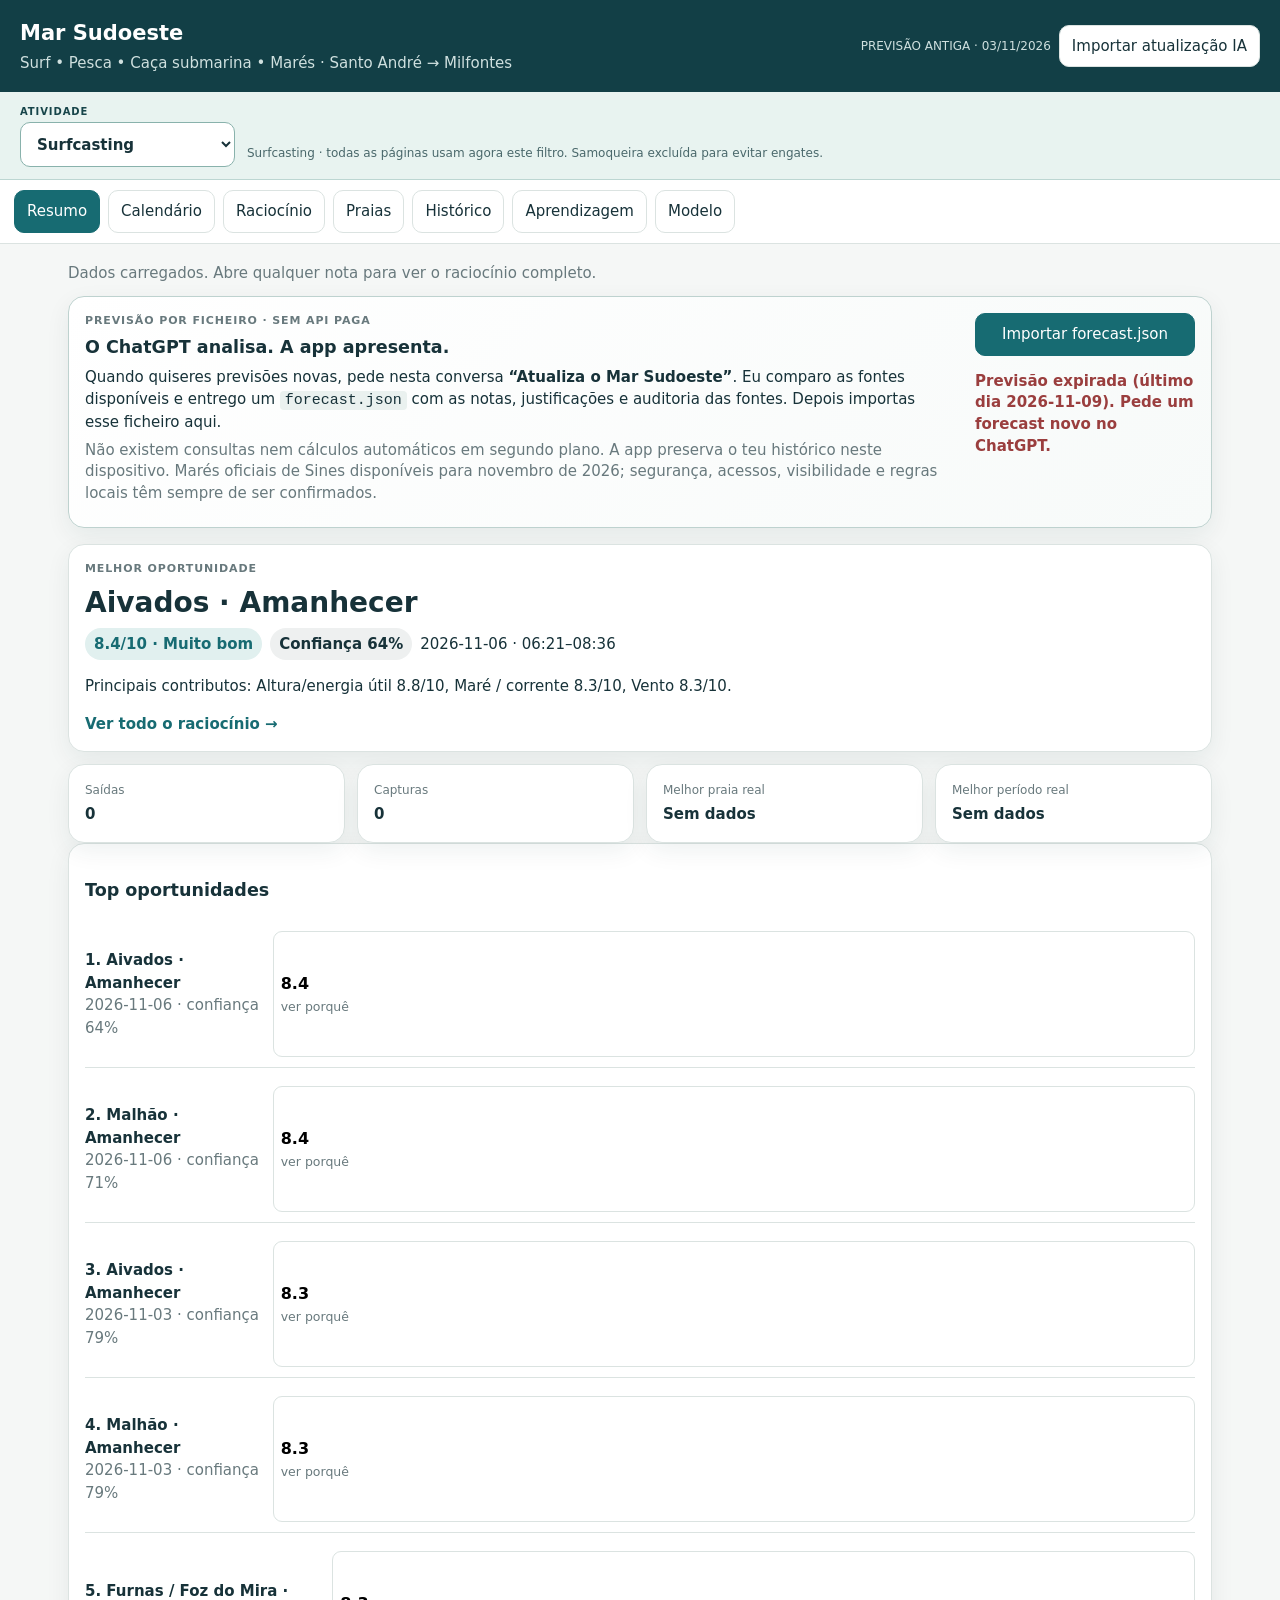
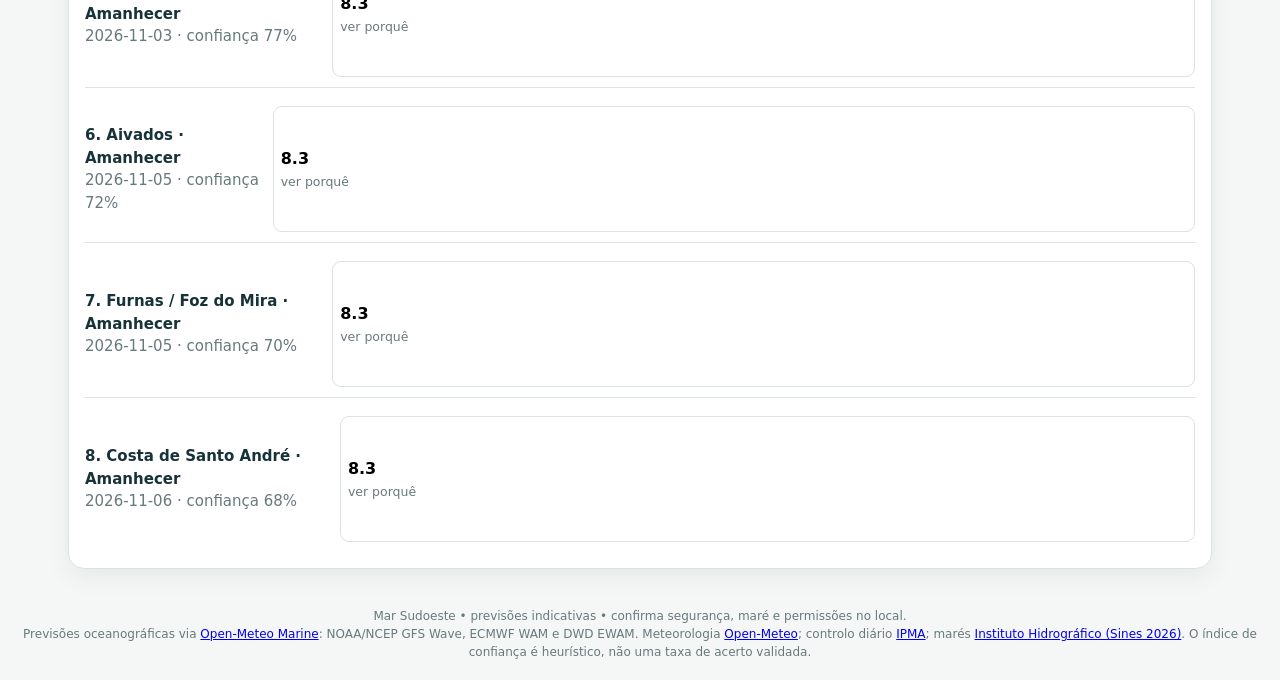
==== commit c95e0707: "Add files via upload" ====
--- a/index.html
+++ b/index.html
@@ -15,9 +15,14 @@
   <div><h1>Mar Sudoeste</h1><p>Surf • Pesca • Caça submarina • Marés · Santo André → Milfontes</p></div>
   <div class="top-actions"><span id="dataStamp" class="stamp">—</span><button id="importForecastBtn" class="secondary">Importar atualização IA</button><input id="forecastFile" type="file" accept="application/json,.json" hidden></div>
 </header>
+<div class="global-switch" role="group" aria-label="Atividade selecionada para toda a aplicação">
+ <label for="globalActivity"><span>ATIVIDADE</span><select id="globalActivity">
+ <option value="surfcasting">Surfcasting</option><option value="surf">Surf</option><option value="spinning">Pesca spinning</option><option value="sub">Caça submarina</option><option value="mare">Ir à maré</option></select></label>
+ <label id="surfLevelWrap" for="globalSurfLevel" hidden><span>NÍVEL DE SURF</span><select id="globalSurfLevel"><option value="iniciante">Iniciante</option><option value="intermedio" selected>Intermédio</option><option value="experiente">Experiente</option></select></label>
+ <div class="global-context" id="globalActivityContext" role="status">Todas as páginas são filtradas pela atividade escolhida.</div>
+</div>
 <nav class="tabs" aria-label="Secções">
-  <button class="tab active" data-tab="activities">Atividades</button>
-  <button class="tab" data-tab="dashboard">Surfcasting</button>
+  <button class="tab active" data-tab="dashboard">Resumo</button>
   <button class="tab" data-tab="calendar">Calendário</button>
   <button class="tab" data-tab="reasoning">Raciocínio</button>
   <button class="tab" data-tab="beaches">Praias</button>
@@ -27,65 +32,32 @@
 </nav>
 <main>
 
-<section id="activities" class="panel active-panel">
-  <div class="activity-intro"><div><div class="eyebrow">V4.3 · ANÁLISE NO CHATGPT + MARÉS OFICIAIS</div><h2>O que compensa fazer no mar?</h2><p>Compara cinco atividades com regras diferentes. A qualidade do surf não é a qualidade da pesca — e uma grande baixa-mar não significa que as rochas estejam seguras.</p></div><span class="activity-model-label">Modelo explicável · condicionado à segurança</span></div>
-  <div class="card live-data-box manual-data-box" aria-label="Previsão gerada no ChatGPT">
+<section id="dashboard" class="panel active-panel">
+  <div id="status" class="status">A carregar dados…</div>
+<div class="card live-data-box manual-data-box" aria-label="Previsão gerada no ChatGPT">
     <div><div class="eyebrow">PREVISÃO POR FICHEIRO · SEM API PAGA</div><h3>O ChatGPT analisa. A app apresenta.</h3>
       <p>Quando quiseres previsões novas, pede nesta conversa <strong>“Atualiza o Mar Sudoeste”</strong>. Eu comparo as fontes disponíveis e entrego um <code>forecast.json</code> com as notas, justificações e auditoria das fontes. Depois importas esse ficheiro aqui.</p>
       <p class="muted">Não existem consultas nem cálculos automáticos em segundo plano. A app preserva o teu histórico neste dispositivo. Marés oficiais de Sines disponíveis para novembro de 2026; segurança, acessos, visibilidade e regras locais têm sempre de ser confirmados.</p>
     </div>
     <div class="live-actions"><button type="button" class="primary" id="importForecastMainBtn">Importar forecast.json</button><p id="manualForecastStatus" role="status" class="muted">A verificar a data da previsão guardada…</p></div>
   </div>
-  <div class="controls card activity-controls">
-    <label>Vista<select id="activityView"><option value="day">Dia</option><option value="month">Mês</option></select></label>
-    <label>Atividade<select id="activityKind"><option value="ALL">Todas as atividades</option><option value="surfcasting">Surfcasting</option><option value="surf">Surf</option><option value="spinning">Pesca spinning</option><option value="sub">Caça submarina</option><option value="mare">Ir à maré</option></select></label>
-    <label class="activity-day-control">Dia<select id="activityDate"></select></label>
-    <label class="activity-month-control" hidden>Mês<select id="activityMonth"></select></label>
-    <label>Praia / zona<select id="activityBeach"><option value="ALL">Todas as zonas</option></select></label>
-    <label>Período<select id="activityPeriod"><option value="AUTO">Automático — melhor janela</option><option>Madrugada</option><option>Amanhecer</option><option>Manhã</option><option>Tarde</option><option>Anoitecer</option><option>Noite</option></select></label>
-    <label>Nível de surf<select id="activitySurfLevel"><option value="iniciante">Iniciante</option><option value="intermedio" selected>Intermédio (referência)</option><option value="experiente">Experiente</option></select></label>
-  </div>
-  <div id="activityNotice" class="activity-notice" role="status"></div>
-  <details class="card tide-sheet"><summary>Consultar baixas-mares e amplitudes oficiais de Sines (novembro inteiro)</summary><div id="officialTidesOverview"></div></details>
-  <div id="activityDayContent">
-    <div id="activityCards" class="activity-grid"></div>
-    <div class="card activity-compare-box">
-      <h3>Comparar atividades sem sair do ecrã</h3><p class="muted">Carrega em <strong>Comparar</strong> nas opções que te interessam. A tabela compara oportunidade, limitações e segurança. Para ver as explicações basta abrir <strong>Porquê?</strong> em cada cartão.</p>
-      <div id="activityCompare" class="table-wrap"></div>
-    </div>
-  </div>
-  <div id="activityMonthContent" class="card" hidden>
-    <h3 id="activityMonthTitle">Vista mensal</h3><p id="activityMonthDescription" class="muted">Mostra a melhor janela compatível com os filtros, sem inventar previsões fora do horizonte.</p>
-    <div class="month-scroll"><div class="month-weekdays"><span>Seg</span><span>Ter</span><span>Qua</span><span>Qui</span><span>Sex</span><span>Sáb</span><span>Dom</span></div><div id="activityMonthGrid" class="month-grid"></div></div>
-    <p class="muted">Caça submarina e ir à maré: notas ambientais condicionadas à visibilidade, rebentação, acesso e regras da zona. A maré oficial de Sines está integrada.</p>
-  </div>
-  <div class="card activity-safety">
-    <h3>Antes de entrar no mar ou ir às rochas</h3>
-    <p><strong>Segurança não é uma nota de 0 a 10.</strong> Ondas de período longo podem alcançar rochas aparentemente secas. O estado real da rebentação, acessos, correntes, visibilidade e possibilidade de saída têm de ser verificados no local. Não vás sozinho a zonas expostas.</p>
-    <p><strong>Regras:</strong> spinning/surfcasting requerem normalmente licença de pesca apeada; caça submarina requer licença própria e é proibida do pôr ao nascer do sol. A apanha lúdica manual sem utensílios pode dispensar licença, mas há restrições de espécies, quantidades, zonas e períodos. A procura de polvos, navalheiras e búzios <strong>não significa que a captura esteja autorizada</strong> naquele local e dia. No Parque Natural do Sudoeste Alentejano e Costa Vicentina existem áreas onde a pesca/apanha são interditas. Uma nota nunca significa permissão para capturar.</p>
-    <div class="activity-links"><a target="_blank" rel="noopener" href="https://dgrm.pt/pt/web/guest/licencas">DGRM · Licenças</a><a target="_blank" rel="noopener" href="https://www.dgrm.pt/zonas-de-pesca">DGRM · Zonas e proibições</a><a target="_blank" rel="noopener" href="https://www.hidrografico.pt/paginas-genericas/dt/doc/previsao-oceanografica/">IH · Tabela de marés</a><a target="_blank" rel="noopener" href="https://www.ipma.pt/pt/bivalves/zonas/">IPMA · Interdições bivalves</a></div>
-  </div>
-</section>
-
-<section id="dashboard" class="panel">
-  <div id="status" class="status">A carregar dados…</div>
   <div class="hero card"><div class="eyebrow">MELHOR OPORTUNIDADE</div><h2 id="bestTitle">—</h2><div class="hero-meta"><span id="bestScore" class="score-pill">—</span><span id="bestConfidence" class="confidence-pill">—</span><span id="bestWhen">—</span></div><p id="bestReason"></p><button id="openBestReason" class="link-btn">Ver todo o raciocínio →</button></div>
-  <div class="stats-grid"><div class="card stat"><span>Saídas</span><strong id="statTrips">0</strong></div><div class="card stat"><span>Capturas</span><strong id="statFish">0</strong></div><div class="card stat"><span>Melhor praia real</span><strong id="statBeach">Sem dados</strong></div><div class="card stat"><span>Melhor período real</span><strong id="statPeriod">Sem dados</strong></div></div>
+  <div class="stats-grid"><div class="card stat"><span>Saídas</span><strong id="statTrips">0</strong></div><div class="card stat"><span id="statOutcomeLabel">Capturas</span><strong id="statFish">0</strong></div><div class="card stat"><span>Melhor praia real</span><strong id="statBeach">Sem dados</strong></div><div class="card stat"><span>Melhor período real</span><strong id="statPeriod">Sem dados</strong></div></div>
   <div class="card"><h3>Top oportunidades</h3><div id="topOpportunities" class="opportunities"></div></div>
 </section>
 
 <section id="calendar" class="panel">
   <div class="controls card calendar-controls">
     <label>Vista<select id="calendarView"><option value="day">Dia</option><option value="month">Mês</option></select></label>
-    <label>Espécie alvo<select id="speciesSelect"><option>Geral</option><option>Robalo</option><option>Sargo</option><option>Dourada</option></select></label>
+    <label class="species-only">Espécie alvo<select id="speciesSelect"><option>Geral</option><option>Robalo</option><option>Sargo</option><option>Dourada</option></select></label>
     <label class="day-control">Dia<select id="dateSelect"></select></label>
     <label class="month-control" hidden>Mês<select id="monthSelect"></select></label>
     <label class="month-control" hidden>Período<select id="monthPeriodSelect"><option value="AUTO">Automático — melhor período</option><option>Madrugada</option><option>Amanhecer</option><option>Manhã</option><option>Tarde</option><option>Anoitecer</option><option>Noite</option></select></label>
     <label class="month-control" hidden>Praia<select id="monthBeachSelect"><option value="ALL">Todas — melhor praia</option></select></label>
   </div>
   <div id="dayCalendarCard" class="card">
-    <h3>Praias × períodos do dia</h3>
-    <p class="muted">A grelha mostra logo a nota e as variáveis principais: mar, período/direção, vento, maré, temperatura, estado das 72 h anteriores e confiança. Toca numa célula apenas quando quiseres abrir a justificação escrita completa.</p>
+    <h3>Praias × períodos do dia · atividade selecionada</h3>
+    <p class="muted">Cada célula mostra o potencial para a atividade escolhida, mar, vento, maré e limites. Toca apenas para abrir a justificação, fatores e fontes.</p>
     <div class="calendar-legend"><span>Mar = altura offshore</span><span>72h = estado recente do mar</span><span>C = confiança da análise</span></div>
     <div class="table-wrap"><table id="calendarTable"><thead><tr><th>Praia</th><th>Madrugada</th><th>Amanhecer</th><th>Manhã</th><th>Tarde</th><th>Anoitecer</th><th>Noite</th></tr></thead><tbody></tbody></table></div>
     <div class="quick-compare">
@@ -98,14 +70,14 @@
     <div class="month-heading"><div><h3 id="monthTitle">Vista mensal</h3><p id="monthDescription" class="muted"></p></div><div class="month-key"><span>Nota</span><span>Praia</span><span>Período</span><span>Mar / vento / maré</span></div></div>
     <div class="month-scroll"><div class="month-weekdays"><span>Seg</span><span>Ter</span><span>Qua</span><span>Qui</span><span>Sex</span><span>Sáb</span><span>Dom</span></div>
     <div id="monthGrid" class="month-grid"></div></div>
-    <p class="muted month-note">Os dias fora do horizonte disponível ficam como “sem previsão”; não são preenchidos por estimativa.</p>
+    <p class="muted month-note">O mês só mostra avaliações dentro do horizonte importado; “por validar” não significa seguro.</p>
   </div>
 </section>
 
 <section id="reasoning" class="panel">
-  <div class="controls card"><label>Praia<select id="reasonBeach"></select></label><label>Data<select id="reasonDate"></select></label><label>Período<select id="reasonPeriod"></select></label><label>Espécie<select id="reasonSpecies"><option>Geral</option><option>Robalo</option><option>Sargo</option><option>Dourada</option></select></label></div>
+  <div class="controls card"><label>Praia<select id="reasonBeach"></select></label><label>Data<select id="reasonDate"></select></label><label>Período<select id="reasonPeriod"></select></label><label class="species-only">Espécie<select id="reasonSpecies"><option>Geral</option><option>Robalo</option><option>Sargo</option><option>Dourada</option></select></label></div>
   <div class="detail-grid"><div class="card"><div class="eyebrow">NOTA FINAL</div><div class="big-score" id="reasonScore">—</div><div id="reasonConfidence" class="confidence-line">—</div><p id="reasonSummary"></p><div class="callout"><strong>Porque não é 10/10</strong><div id="whyNot10"></div></div></div><div class="card"><h3>O que faria a nota mudar?</h3><div id="sensitivities" class="sensitivities"></div></div></div>
-  <div class="card"><h3>Contributo fator a fator</h3><p class="muted">Impacto = nota do fator × peso. Podes ver o dado, peso, fonte, confiança e justificação individual.</p><div id="factorList" class="factor-list"></div></div><div class="card"><h3>Auditoria: valores por modelo</h3><p class="muted">Não são múltiplos votos de websites: são centros de previsão identificados e horários comparáveis.</p><div id="sourceAudit">Consulta a atualizar…</div></div>
+  <div class="card"><h3 id="factorHeading">Contributo fator a fator</h3><p class="muted" id="factorIntro">Impacto = nota do fator × peso. Podes ver o dado, peso, fonte, confiança e justificação individual.</p><div id="factorList" class="factor-list"></div></div><div class="card"><h3>Auditoria: valores por modelo</h3><p class="muted">Não são múltiplos votos de websites: são centros de previsão identificados e horários comparáveis.</p><div id="sourceAudit">Consulta a atualizar…</div></div>
 </section>
 
 <section id="beaches" class="panel"><div class="controls card"><label>Praia<select id="beachSelect"></select></label></div><div id="beachGuide" class="beach-guide"></div></section>
@@ -113,9 +85,9 @@
 <section id="history" class="panel">
   <div class="card"><h3>Registar saída</h3><p class="muted">O histórico é o que permite corrigir o modelo com os teus resultados reais. A saída guarda também o snapshot da previsão usada naquele momento.</p>
     <form id="historyForm" class="form-grid">
-      <label>Atividade<select id="hActivity"><option value="surfcasting">Surfcasting</option><option value="surf">Surf</option><option value="spinning">Pesca spinning</option><option value="sub">Caça submarina</option><option value="mare">Ir à maré</option></select></label><label>Data<input id="hDate" type="date" required></label><label>Praia<select id="hBeach"></select></label><label>Período<select id="hPeriod"></select></label><label id="hSpeciesWrap">Espécie<select id="hSpecies"><option>Robalo</option><option>Sargo</option><option>Dourada</option><option>Outra</option></select></label>
+      <label hidden>Atividade<select id="hActivity"><option value="surfcasting">Surfcasting</option><option value="surf">Surf</option><option value="spinning">Pesca spinning</option><option value="sub">Caça submarina</option><option value="mare">Ir à maré</option></select></label><label>Data<input id="hDate" type="date" required></label><label>Praia<select id="hBeach"></select></label><label>Período<select id="hPeriod"></select></label><label id="hSpeciesWrap">Espécie<select id="hSpecies"><option>Robalo</option><option>Sargo</option><option>Dourada</option><option>Outra</option></select></label>
       <label><span id="hCatchesLabel">Capturas</span><input id="hCatches" type="number" min="0" value="0"></label><label><span id="hBitesLabel">Toques</span><input id="hBites" type="number" min="0" value="0"></label><label><span id="hWeightLabel">Maior peixe (kg)</span><input id="hWeight" type="number" min="0" step="0.01"></label><label>Avaliação<select id="hRating"><option value="1">1 — Muito fraco</option><option value="2">2 — Fraco</option><option value="3" selected>3 — Razoável</option><option value="4">4 — Bom</option><option value="5">5 — Excelente</option></select></label>
-      <label>Isco<input id="hBait" type="text" placeholder="Ex.: lingueirão"></label><label>Montagem<input id="hRig" type="text" placeholder="Ex.: 1 anzol, estralho 1,5 m"></label><label class="wide">Leitura real do pesqueiro<textarea id="hNotes" rows="3" placeholder="Canal, banco, cor da água, distância, corrente, onde houve toques…"></textarea></label>
+      <label><span id="hBaitLabel">Isco</span><input id="hBait" type="text" placeholder="Ex.: lingueirão"></label><label><span id="hRigLabel">Montagem</span><input id="hRig" type="text" placeholder="Ex.: 1 anzol, estralho 1,5 m"></label><label class="wide"><span id="hNotesLabel">Leitura real do pesqueiro</span><textarea id="hNotes" rows="3" placeholder="Canal, banco, cor da água, distância, corrente, onde houve toques…"></textarea></label>
       <div class="wide snapshot" id="historySnapshot"></div>
       <div class="wide actions"><button class="primary" type="submit">Guardar saída</button><button type="button" id="exportHistory">Exportar histórico para ChatGPT</button><button type="button" id="exportCsv">CSV</button><label class="file-btn">Importar histórico<input id="importHistory" type="file" accept="application/json,.json"></label></div>
     </form><div id="historyMsg" class="muted"></div>
@@ -123,9 +95,9 @@
   <div class="card"><div class="table-wrap"><table id="historyTable"><thead><tr><th>Data</th><th>Atividade</th><th>Praia</th><th>Período</th><th>Espécie</th><th>Capturas</th><th>Previsto</th><th>Real</th><th>Isco</th><th></th></tr></thead><tbody></tbody></table></div></div>
 </section>
 
-<section id="insights" class="panel"><div class="card"><h3>Aprendizagem com as tuas atividades</h3><label class="insight-select">Analisar atividade <select id="insightActivity"><option value="surfcasting">Surfcasting</option><option value="surf">Surf</option><option value="spinning">Pesca spinning</option><option value="sub">Caça submarina</option><option value="mare">Ir à maré</option></select></label><p id="insightHeadline">Ainda não há dados suficientes.</p></div><div class="insight-grid"><div class="card"><h3>Por praia</h3><div id="beachInsights"></div></div><div class="card"><h3>Por período</h3><div id="periodInsights"></div></div><div class="card"><h3>Condições das capturas</h3><div id="conditionInsights"></div></div><div class="card"><h3>Previsão vs realidade</h3><div id="modelInsights"></div></div></div></section>
+<section id="insights" class="panel"><div class="card"><h3>Aprendizagem com as tuas atividades</h3><label class="insight-select" hidden> Analisar atividade <select id="insightActivity"><option value="surfcasting">Surfcasting</option><option value="surf">Surf</option><option value="spinning">Pesca spinning</option><option value="sub">Caça submarina</option><option value="mare">Ir à maré</option></select></label><p id="insightHeadline">Ainda não há dados suficientes.</p></div><div class="insight-grid"><div class="card"><h3>Por praia</h3><div id="beachInsights"></div></div><div class="card"><h3>Por período</h3><div id="periodInsights"></div></div><div class="card"><h3>Condições das capturas</h3><div id="conditionInsights"></div></div><div class="card"><h3>Previsão vs realidade</h3><div id="modelInsights"></div></div></div></section>
 
-<section id="about" class="panel"><div class="card prose"><h3>Princípio do motor</h3><p>A app não tenta esconder a fórmula. O ficheiro de previsão contém, para cada praia × período × espécie, a nota de cada fator, o peso, o impacto, a fonte, a confiança e uma justificação escrita.</p><p>O ChatGPT é o motor de análise externo: faz a recolha das fontes quando pedes uma atualização e gera um novo <code>forecast.json</code>. A app não consulta as APIs meteorológicas nem altera as pontuações por iniciativa própria. Apenas apresenta e guarda o raciocínio importado, incluindo auditoria de fontes quando o ficheiro a contém.</p><h3>Atualização por IA</h3><p>Pede nesta conversa <strong>“Atualiza o Mar Sudoeste”</strong>, descarrega o ficheiro JSON e escolhe <strong>Importar atualização IA</strong>. Para aprender com as tuas saídas, usa <strong>Histórico → Exportar histórico para ChatGPT</strong> e envia o ficheiro aqui. A importação não envia dados para nenhum servidor; o histórico fica neste navegador até o exportares.</p><h3>Pesos atuais</h3><div id="weightsList"></div><h3>Limitações assumidas</h3><ul><li>Bancos e canais de areia são dinâmicos e não são observados automaticamente.</li><li>O motor agora incorpora a tabela oficial de Sines (IH 2026) para a altura da baixa-mar, amplitude e fase da maré. A previsão regional não substitui a observação da costa nem as regras locais.</li><li>A confiança é mostrada separadamente da nota para não fingir precisão.</li></ul></div></section>
+<section id="about" class="panel"><div class="card prose"><h3>Princípio do motor</h3><p>O filtro de atividade no topo aplica-se ao Resumo, Calendário, Comparação, Raciocínio, Praias, Histórico e Aprendizagem. Cada atividade tem critérios diferentes; a mesma nota numérica não implica que a atividade seja segura.</p><p>O ChatGPT é o motor de análise externo: faz a recolha das fontes quando pedes uma atualização e gera um novo <code>forecast.json</code>. A app não consulta as APIs meteorológicas nem altera as pontuações por iniciativa própria. Apenas apresenta e guarda o raciocínio importado, incluindo auditoria de fontes quando o ficheiro a contém.</p><h3>Atualização por IA</h3><p>Pede nesta conversa <strong>“Atualiza o Mar Sudoeste”</strong>, descarrega o ficheiro JSON e escolhe <strong>Importar atualização IA</strong>. Para aprender com as tuas saídas, usa <strong>Histórico → Exportar histórico para ChatGPT</strong> e envia o ficheiro aqui. A importação não envia dados para nenhum servidor; o histórico fica neste navegador até o exportares.</p><h3>Pesos atuais da atividade escolhida</h3><div id="weightsList"></div><details class="tide-sheet" id="tideDetails"><summary>Marés oficiais de Sines · novembro 2026</summary><div id="officialTidesOverview"></div></details><div class="activity-safety"><h3>Segurança e legalidade</h3><p>As notas são potencial ambiental, nunca autorização nem garantia de condições seguras. Visibilidade debaixo de água, correntes, acessos às rochas, zonas protegidas, licenças e regras de apanha têm de ser confirmadas no local e junto das autoridades competentes. Nunca uses uma nota para justificar entrada numa zona exposta.</p><div class="activity-links"><a target="_blank" rel="noopener" href="https://dgrm.pt/pt/web/guest/licencas">DGRM · Licenças</a><a target="_blank" rel="noopener" href="https://www.dgrm.pt/zonas-de-pesca">DGRM · Restrições de zonas</a></div></div><h3>Limitações assumidas</h3><ul><li>Bancos e canais de areia são dinâmicos e não são observados automaticamente.</li><li>O motor agora incorpora a tabela oficial de Sines (IH 2026) para a altura da baixa-mar, amplitude e fase da maré. A previsão regional não substitui a observação da costa nem as regras locais.</li><li>A confiança é mostrada separadamente da nota para não fingir precisão.</li></ul></div></section>
 </main>
 <footer>Mar Sudoeste • previsões indicativas • confirma segurança, maré e permissões no local.
   <div>Previsões oceanográficas via <a href="https://open-meteo.com/en/docs/marine-weather-api" target="_blank" rel="noopener">Open-Meteo Marine</a>: NOAA/NCEP GFS Wave, ECMWF WAM e DWD EWAM.
--- a/styles.css
+++ b/styles.css
@@ -91,3 +91,30 @@
 .manual-data-box code{background:#eaf1ef;border-radius:4px;padding:1px 5px}
 .manual-forecast-warning{color:#9a3e3e;font-weight:700}
 @media(max-width:680px){.manual-data-box .live-actions{width:100%}}
+
+/* v4.4: filtro global de atividade, visível em todos os separadores */
+.global-switch{display:flex;align-items:end;flex-wrap:wrap;gap:12px;padding:12px 20px;border-bottom:1px solid #bcd6d2;background:#e8f3f0}
+.global-switch label{display:grid;gap:3px;font-weight:800;min-width:215px;color:#17454a}
+.global-switch label span{font-size:10px;letter-spacing:.09em}
+.global-switch select{min-height:45px;border:1px solid #89b2ac;border-radius:10px;background:white;padding:8px 12px;font-weight:750;color:#173239;max-width:100%;font-size:15px}
+.global-context{font-size:12px;line-height:1.4;color:#4a686b;flex:1;min-width:240px;padding-bottom:5px}
+.unified-caution{border-left:3px solid #a36342;padding:8px 11px;background:#fbf5ed;border-radius:5px;color:#6c4d3b;font-size:12px;margin-top:8px}
+.unified-signal{font-size:12px;background:#eef5f4;padding:8px 11px;border-radius:8px;margin-top:8px;color:#33565b}
+.unified-unknown{font-size:12px;font-weight:800;color:#805d30}
+.compare-card .unified-signal{background:#f2f5f4}
+#reasonSummary{white-space:pre-line}
+#factorIntro{margin-top:4px}
+@media(max-width:760px){.global-switch{padding:10px 12px}.global-switch label{flex:1 1 170px;min-width:145px}.global-context{flex-basis:100%;min-width:0}.topbar{padding:13px 14px}}
+@media(max-width:420px){.global-switch label{flex:1 1 100%;min-width:0}}
+
+.research-card{border:1px solid #c4dbd7;background:var(--card,#fff)}
+.research-physical{font-size:14px;line-height:1.5;color:#426066}
+.research-columns{display:grid;grid-template-columns:repeat(2,minmax(0,1fr));gap:12px;margin:13px 0}
+.research-columns>div{background:#f2f7f6;border-radius:10px;padding:12px;min-width:0}
+.research-columns strong{color:#164b4e;font-size:13px}
+.research-columns p{margin:6px 0 0;font-size:13px;line-height:1.5}
+.research-sources{border-top:1px solid #c4dbd7;padding-top:12px;font-size:12px;line-height:1.65;color:#415f65}
+.research-sources a{color:#006a79;text-decoration:underline;text-underline-offset:2px}
+.research-sources p{margin:6px 0}
+.score-btn .local-chip{font-weight:600;font-size:10px;line-height:1.3;color:#32625f;max-width:180px}
+@media(max-width:630px){.research-columns{grid-template-columns:1fr}}
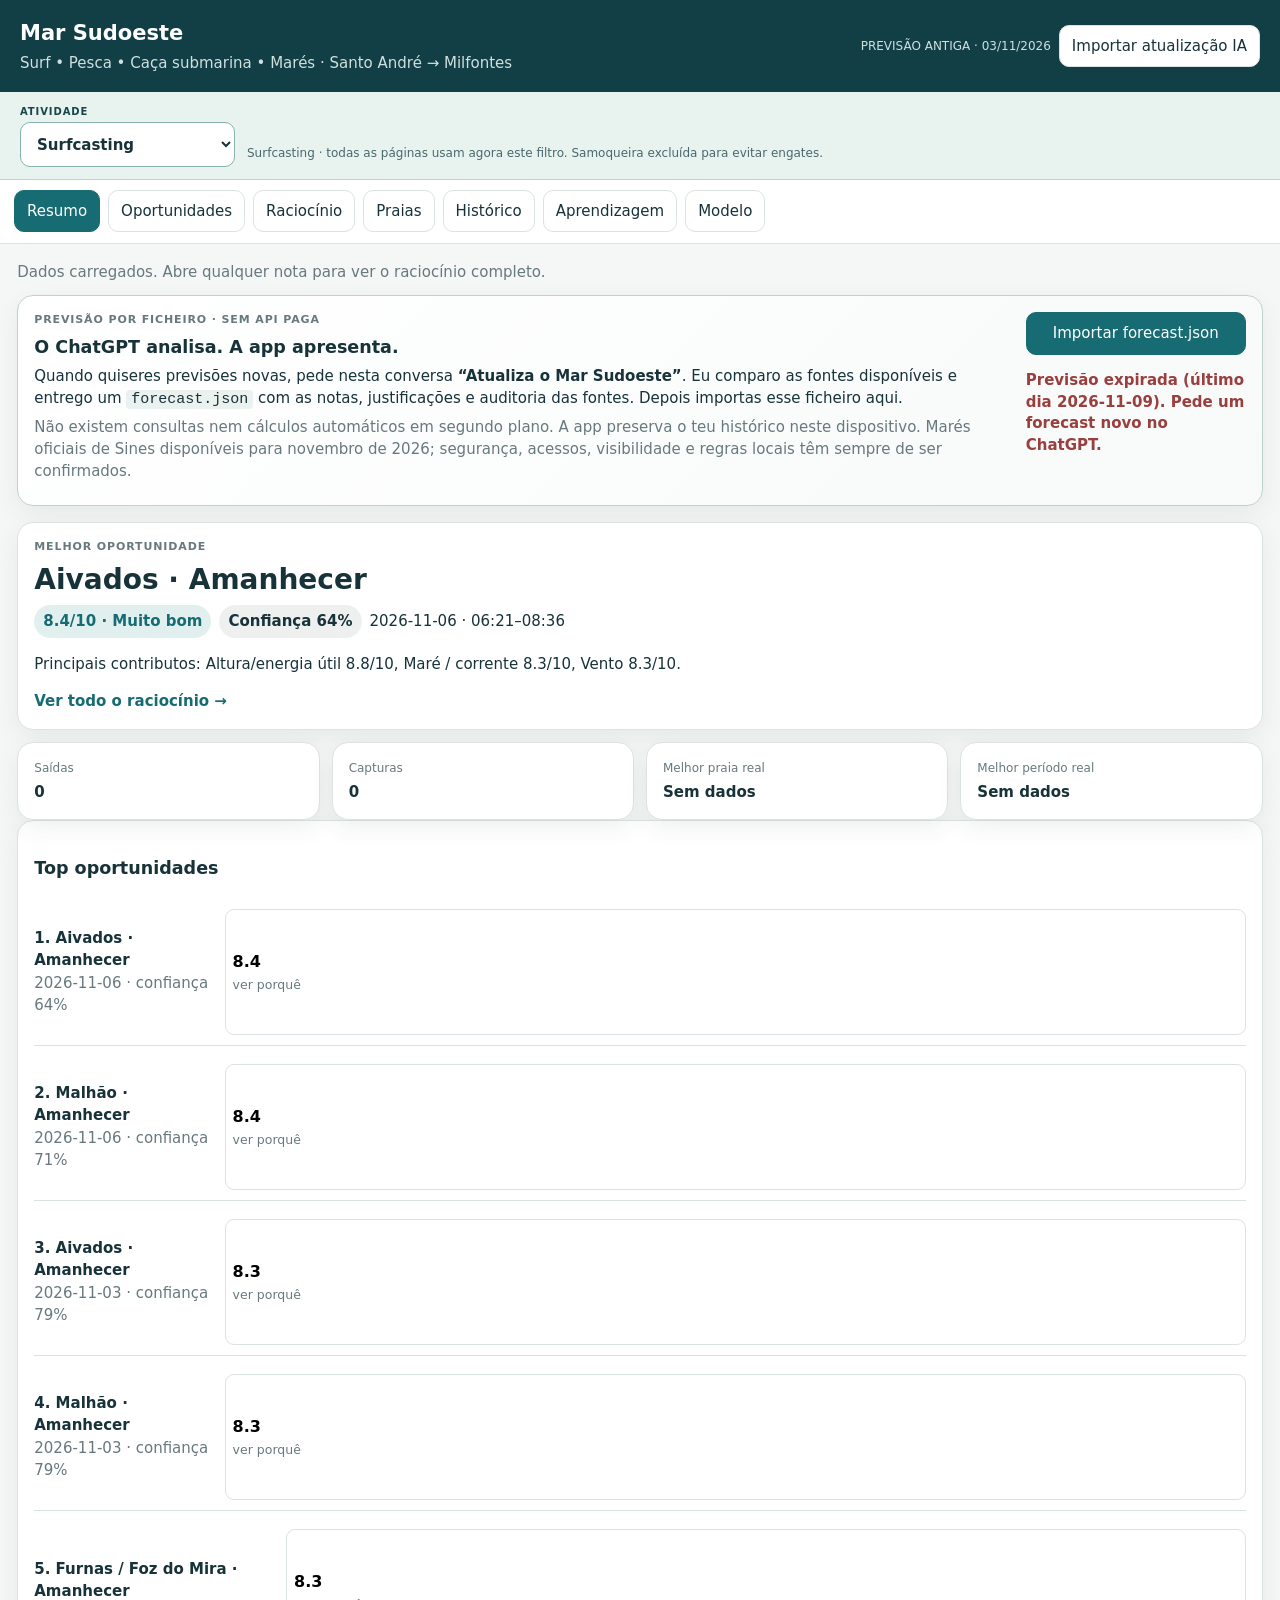
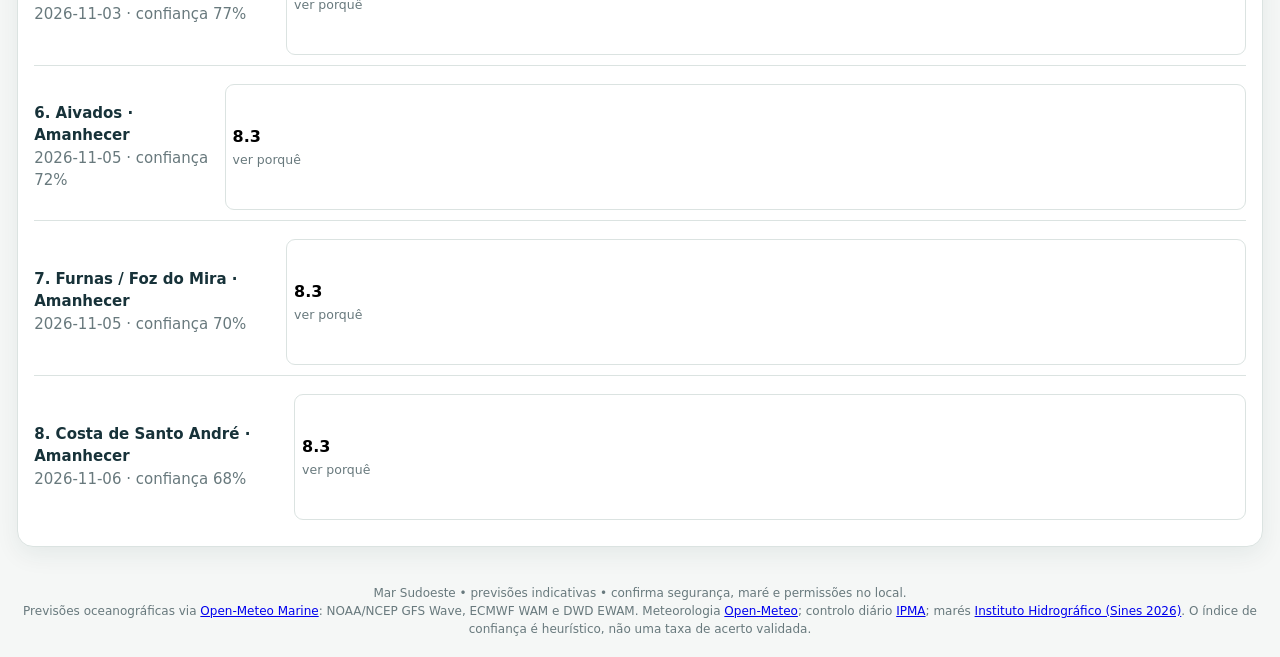
==== commit 949adf90: "Add files via upload" ====
--- a/index.html
+++ b/index.html
@@ -4,7 +4,7 @@
   <meta charset="utf-8">
   <meta name="viewport" content="width=device-width,initial-scale=1,viewport-fit=cover">
   <meta name="theme-color" content="#123f46">
-  <meta name="description" content="Planner explicável de surfcasting entre Santo André e Vila Nova de Milfontes.">
+  <meta name="description" content="Planeador de surfcasting, surf, spinning, caça submarina e marés com catálogo alargado de praias e fontes locais entre Santo André e Milfontes.">
   <link rel="manifest" href="manifest.webmanifest">
   <link rel="icon" href="icons/icon.svg">
   <link rel="stylesheet" href="styles.css">
@@ -23,7 +23,7 @@
 </div>
 <nav class="tabs" aria-label="Secções">
   <button class="tab active" data-tab="dashboard">Resumo</button>
-  <button class="tab" data-tab="calendar">Calendário</button>
+  <button class="tab" data-tab="calendar">Oportunidades</button>
   <button class="tab" data-tab="reasoning">Raciocínio</button>
   <button class="tab" data-tab="beaches">Praias</button>
   <button class="tab" data-tab="history">Histórico</button>
@@ -48,14 +48,31 @@
 
 <section id="calendar" class="panel">
   <div class="controls card calendar-controls">
-    <label>Vista<select id="calendarView"><option value="day">Dia</option><option value="month">Mês</option></select></label>
+    <label>Explorar<select id="calendarView"><option value="timeline">Linha temporal</option><option value="heatmap">Praias × dias</option><option value="day">Detalhe por horas</option><option value="month">Calendário mensal</option></select></label>
     <label class="species-only">Espécie alvo<select id="speciesSelect"><option>Geral</option><option>Robalo</option><option>Sargo</option><option>Dourada</option></select></label>
-    <label class="day-control">Dia<select id="dateSelect"></select></label>
+    <label class="radar-control">Zona<select id="radarBeach"><option value="ALL">Todas as zonas</option></select></label>
+    <label class="radar-control">Período<select id="radarPeriod"><option value="AUTO">Melhor período</option><option>Madrugada</option><option>Amanhecer</option><option>Manhã</option><option>Tarde</option><option>Anoitecer</option><option>Noite</option></select></label>
+    <label class="day-control" hidden>Dia<select id="dateSelect"></select></label>
     <label class="month-control" hidden>Mês<select id="monthSelect"></select></label>
     <label class="month-control" hidden>Período<select id="monthPeriodSelect"><option value="AUTO">Automático — melhor período</option><option>Madrugada</option><option>Amanhecer</option><option>Manhã</option><option>Tarde</option><option>Anoitecer</option><option>Noite</option></select></label>
     <label class="month-control" hidden>Praia<select id="monthBeachSelect"><option value="ALL">Todas — melhor praia</option></select></label>
   </div>
-  <div id="dayCalendarCard" class="card">
+  <div id="radarCard" class="card radar-card">
+    <div class="radar-header"><div><div class="eyebrow">DECIDIR EM SEGUNDOS</div><h2>Quando vale mais a pena?</h2><p class="muted" id="radarContext">Melhor oportunidade por dia na atividade escolhida.</p></div><span class="radar-help">Nota = potencial indicativo · Confiança ≠ segurança</span></div>
+    <div class="radar-kpis" id="radarKpis" aria-live="polite"></div>
+    <div class="radar-chart-caption"><strong>Oportunidades nos próximos dias</strong><span>Seleciona um dia para ver as melhores zonas</span></div>
+    <div id="radarTimelineBars" class="radar-timeline-bars" aria-label="Gráfico das melhores pontuações por dia"></div>
+    <div id="radarTimelineList" class="radar-timeline-list" aria-label="Lista diária de oportunidades"></div>
+    <div class="radar-key"><span class="radar-dot radar-high"></span> ≥ 7,5 <span class="radar-dot radar-med"></span> 6–7,4 <span class="radar-dot radar-low"></span> &lt; 6 <span class="radar-dot radar-unrated"></span> Não validado</div>
+    <div class="radar-selection" id="radarSelection"></div>
+  </div>
+  <div id="heatmapCard" class="card radar-card" hidden>
+    <div class="radar-header"><div><div class="eyebrow">COMPARAR LOCAIS</div><h2>Praias × dias</h2><p class="muted" id="heatmapDescription">A melhor janela de cada dia em cada praia.</p></div><span class="radar-help">Cor = nota indicativa; C = confiança heurística</span></div>
+    <div class="radar-key"><span class="radar-dot radar-high"></span> ≥ 7,5 <span class="radar-dot radar-med"></span> 6–7,4 <span class="radar-dot radar-low"></span> &lt; 6 <span class="radar-dot radar-unrated"></span> Sem avaliação válida</div>
+    <div class="heatmap-scroll" tabindex="0" aria-label="Matriz de praias e dias; podes deslocar horizontalmente"><div id="radarHeatmap" class="radar-heatmap"></div></div>
+    <div class="heatmap-detail" id="heatmapDetail" aria-live="polite">Seleciona uma célula para ver a janela e os fatores mais relevantes.</div>
+  </div>
+  <div id="dayCalendarCard" class="card" hidden>
     <h3>Praias × períodos do dia · atividade selecionada</h3>
     <p class="muted">Cada célula mostra o potencial para a atividade escolhida, mar, vento, maré e limites. Toca apenas para abrir a justificação, fatores e fontes.</p>
     <div class="calendar-legend"><span>Mar = altura offshore</span><span>72h = estado recente do mar</span><span>C = confiança da análise</span></div>
@@ -80,7 +97,7 @@
   <div class="card"><h3 id="factorHeading">Contributo fator a fator</h3><p class="muted" id="factorIntro">Impacto = nota do fator × peso. Podes ver o dado, peso, fonte, confiança e justificação individual.</p><div id="factorList" class="factor-list"></div></div><div class="card"><h3>Auditoria: valores por modelo</h3><p class="muted">Não são múltiplos votos de websites: são centros de previsão identificados e horários comparáveis.</p><div id="sourceAudit">Consulta a atualizar…</div></div>
 </section>
 
-<section id="beaches" class="panel"><div class="controls card"><label>Praia<select id="beachSelect"></select></label></div><div id="beachGuide" class="beach-guide"></div></section>
+<section id="beaches" class="panel"><p class="spot-catalog-explainer">O catálogo inclui novos locais identificados no Surfnerd, Surfline e cartografia oficial. <strong>“Sem previsão própria”</strong> significa que ainda não existe nota calculada para esse local — não significa condições boas ou más. A seleção de atividade continua a filtrar as zonas.</p><div class="controls card"><label>Praia<select id="beachSelect"></select></label></div><div id="beachGuide" class="beach-guide"></div></section>
 
 <section id="history" class="panel">
   <div class="card"><h3>Registar saída</h3><p class="muted">O histórico é o que permite corrigir o modelo com os teus resultados reais. A saída guarda também o snapshot da previsão usada naquele momento.</p>
@@ -97,7 +114,7 @@
 
 <section id="insights" class="panel"><div class="card"><h3>Aprendizagem com as tuas atividades</h3><label class="insight-select" hidden> Analisar atividade <select id="insightActivity"><option value="surfcasting">Surfcasting</option><option value="surf">Surf</option><option value="spinning">Pesca spinning</option><option value="sub">Caça submarina</option><option value="mare">Ir à maré</option></select></label><p id="insightHeadline">Ainda não há dados suficientes.</p></div><div class="insight-grid"><div class="card"><h3>Por praia</h3><div id="beachInsights"></div></div><div class="card"><h3>Por período</h3><div id="periodInsights"></div></div><div class="card"><h3>Condições das capturas</h3><div id="conditionInsights"></div></div><div class="card"><h3>Previsão vs realidade</h3><div id="modelInsights"></div></div></div></section>
 
-<section id="about" class="panel"><div class="card prose"><h3>Princípio do motor</h3><p>O filtro de atividade no topo aplica-se ao Resumo, Calendário, Comparação, Raciocínio, Praias, Histórico e Aprendizagem. Cada atividade tem critérios diferentes; a mesma nota numérica não implica que a atividade seja segura.</p><p>O ChatGPT é o motor de análise externo: faz a recolha das fontes quando pedes uma atualização e gera um novo <code>forecast.json</code>. A app não consulta as APIs meteorológicas nem altera as pontuações por iniciativa própria. Apenas apresenta e guarda o raciocínio importado, incluindo auditoria de fontes quando o ficheiro a contém.</p><h3>Atualização por IA</h3><p>Pede nesta conversa <strong>“Atualiza o Mar Sudoeste”</strong>, descarrega o ficheiro JSON e escolhe <strong>Importar atualização IA</strong>. Para aprender com as tuas saídas, usa <strong>Histórico → Exportar histórico para ChatGPT</strong> e envia o ficheiro aqui. A importação não envia dados para nenhum servidor; o histórico fica neste navegador até o exportares.</p><h3>Pesos atuais da atividade escolhida</h3><div id="weightsList"></div><details class="tide-sheet" id="tideDetails"><summary>Marés oficiais de Sines · novembro 2026</summary><div id="officialTidesOverview"></div></details><div class="activity-safety"><h3>Segurança e legalidade</h3><p>As notas são potencial ambiental, nunca autorização nem garantia de condições seguras. Visibilidade debaixo de água, correntes, acessos às rochas, zonas protegidas, licenças e regras de apanha têm de ser confirmadas no local e junto das autoridades competentes. Nunca uses uma nota para justificar entrada numa zona exposta.</p><div class="activity-links"><a target="_blank" rel="noopener" href="https://dgrm.pt/pt/web/guest/licencas">DGRM · Licenças</a><a target="_blank" rel="noopener" href="https://www.dgrm.pt/zonas-de-pesca">DGRM · Restrições de zonas</a></div></div><h3>Limitações assumidas</h3><ul><li>Bancos e canais de areia são dinâmicos e não são observados automaticamente.</li><li>O motor agora incorpora a tabela oficial de Sines (IH 2026) para a altura da baixa-mar, amplitude e fase da maré. A previsão regional não substitui a observação da costa nem as regras locais.</li><li>A confiança é mostrada separadamente da nota para não fingir precisão.</li></ul></div></section>
+<section id="about" class="panel"><div class="card prose"><h3>Princípio do motor</h3><p>O filtro de atividade no topo aplica-se ao Resumo, Oportunidades, Comparação, Raciocínio, Praias, Histórico e Aprendizagem. Cada atividade tem critérios diferentes; a mesma nota numérica não implica que a atividade seja segura.</p><p>O ChatGPT é o motor de análise externo: faz a recolha das fontes quando pedes uma atualização e gera um novo <code>forecast.json</code>. A app não consulta as APIs meteorológicas nem altera as pontuações por iniciativa própria. Apenas apresenta e guarda o raciocínio importado, incluindo auditoria de fontes quando o ficheiro a contém.</p><h3>Atualização por IA</h3><p>Pede nesta conversa <strong>“Atualiza o Mar Sudoeste”</strong>, descarrega o ficheiro JSON e escolhe <strong>Importar atualização IA</strong>. Para aprender com as tuas saídas, usa <strong>Histórico → Exportar histórico para ChatGPT</strong> e envia o ficheiro aqui. A importação não envia dados para nenhum servidor; o histórico fica neste navegador até o exportares.</p><h3>Pesos atuais da atividade escolhida</h3><div id="weightsList"></div><details class="tide-sheet" id="tideDetails"><summary>Marés oficiais de Sines · novembro 2026</summary><div id="officialTidesOverview"></div></details><div class="activity-safety"><h3>Segurança e legalidade</h3><p>As notas são potencial ambiental, nunca autorização nem garantia de condições seguras. Visibilidade debaixo de água, correntes, acessos às rochas, zonas protegidas, licenças e regras de apanha têm de ser confirmadas no local e junto das autoridades competentes. Nunca uses uma nota para justificar entrada numa zona exposta.</p><div class="activity-links"><a target="_blank" rel="noopener" href="https://dgrm.pt/pt/web/guest/licencas">DGRM · Licenças</a><a target="_blank" rel="noopener" href="https://www.dgrm.pt/zonas-de-pesca">DGRM · Restrições de zonas</a></div></div><h3>Limitações assumidas</h3><ul><li>Bancos e canais de areia são dinâmicos e não são observados automaticamente.</li><li>O motor agora incorpora a tabela oficial de Sines (IH 2026) para a altura da baixa-mar, amplitude e fase da maré. A previsão regional não substitui a observação da costa nem as regras locais.</li><li>A confiança é mostrada separadamente da nota para não fingir precisão.</li></ul></div></section>
 </main>
 <footer>Mar Sudoeste • previsões indicativas • confirma segurança, maré e permissões no local.
   <div>Previsões oceanográficas via <a href="https://open-meteo.com/en/docs/marine-weather-api" target="_blank" rel="noopener">Open-Meteo Marine</a>: NOAA/NCEP GFS Wave, ECMWF WAM e DWD EWAM.
@@ -105,6 +122,7 @@
    controlo diário <a href="https://api.ipma.pt/" target="_blank" rel="noopener">IPMA</a>;
    marés <a href="https://loja.hidrografico.pt/ln/web/wp-content/uploads/2023/11/TabelaMare_I_2026_signed.pdf" target="_blank" rel="noopener">Instituto Hidrográfico (Sines 2026)</a>.
    O índice de confiança é heurístico, não uma taxa de acerto validada.</div></footer>
+<script src="spot_catalog.js"></script>
 <script src="app.js"></script>
 
 </body></html>
--- a/styles.css
+++ b/styles.css
@@ -118,3 +118,75 @@
 .research-sources p{margin:6px 0}
 .score-btn .local-chip{font-weight:600;font-size:10px;line-height:1.3;color:#32625f;max-width:180px}
 @media(max-width:630px){.research-columns{grid-template-columns:1fr}}
+
+/* v4.4.1 — leitura permanente de spots de surf aplicada a cada atividade */
+.research-surf-guide{border-top:1px solid var(--line, #d7e0e0);padding-top:1rem;margin-top:1.15rem}
+.research-surf-guide h4{margin:0 0 .65rem;font-size:1rem}
+.research-surf-guide p{margin:.4rem 0;line-height:1.5}
+.research-surf-guide .muted{font-size:.85rem}
+
+/* Catálogo de praias v4.5 */
+.spot-catalog-explainer{margin:0 0 14px;color:var(--muted,#48656a);line-height:1.55;font-size:.93rem}.extra-spot-card{border-left:3px solid #2b7779}.extra-spot-card .research-columns{grid-template-columns:repeat(auto-fit,minmax(210px,1fr))}
+
+/* v4.6 · Radar de oportunidades: ecrã amplo, timeline primeiro, telemóvel sem tabela gigante */
+[hidden]{display:none!important}
+main{max-width:none;width:100%;padding:clamp(12px,1.35vw,26px)}
+#calendar{width:100%;max-width:none}
+#calendar .calendar-controls{align-items:end;gap:12px}
+#calendar .calendar-controls label{min-width:160px;flex:0 1 250px}
+#calendar .calendar-controls select{width:100%}
+.radar-card{padding:clamp(14px,1.4vw,26px);margin-bottom:14px}
+.radar-header{display:flex;justify-content:space-between;align-items:start;gap:15px;margin-bottom:18px}
+.radar-header h2{font-size:clamp(20px,1.55vw,30px);line-height:1.2;margin:5px 0}
+.radar-header p{margin:4px 0}
+.radar-help{font-size:12px;color:#557476;background:#eef5f3;border-radius:999px;padding:8px 12px;white-space:normal;max-width:350px}
+.radar-kpis{display:grid;grid-template-columns:repeat(3,minmax(0,1fr));gap:10px;margin-bottom:18px}
+.radar-kpi{border:1px solid #dbe7e4;background:#f7faf9;border-radius:13px;padding:13px 15px;min-width:0;display:flex;flex-direction:column;gap:4px}
+.radar-kpi>span{font-size:12px;color:#557176}.radar-kpi>strong{font-size:clamp(19px,1.45vw,26px);line-height:1.2}.radar-kpi>strong small{font-size:13px;color:#688081}.radar-kpi>small{font-size:11px;color:#638082}
+.radar-chart-caption{display:flex;justify-content:space-between;gap:12px;align-items:baseline;margin-bottom:12px}.radar-chart-caption span{font-size:12px;color:#718486}
+.radar-timeline-bars{display:grid;grid-template-columns:repeat(15,minmax(0,1fr));gap:clamp(3px,.55vw,12px);align-items:end;min-height:205px;padding:12px 5px 2px;border-radius:12px;background:linear-gradient(to top,#fff 0%,#fff 24%,#f4f7f6 24%,#f4f7f6 25%,#fff 25%,#fff 49%,#f4f7f6 49%,#f4f7f6 50%,#fff 50%,#fff 74%,#f4f7f6 74%,#f4f7f6 75%,#fff 75%,#fff 100%)}
+.radar-day-bar{display:flex;flex-direction:column;align-items:center;gap:4px;cursor:pointer;min-width:0;border:1px solid transparent;border-radius:10px;background:transparent;padding:3px 2px 5px;color:var(--text)}
+.radar-day-bar:hover,.radar-day-bar.selected{background:#ecf5f2;border-color:#95bbb4}
+.radar-bar-score{font-weight:850;font-size:clamp(12px,1vw,17px)}
+.radar-bar-track{height:128px;width:clamp(16px,2vw,36px);max-width:90%;border-radius:6px 6px 2px 2px;display:flex;align-items:flex-end;background:#edf1f0;overflow:hidden}
+.radar-bar-fill{width:100%;background:var(--tone,#8eaaa5);border-radius:6px 6px 0 0;transition:height .18s ease}
+.radar-bar-date{font-weight:700;font-size:clamp(9px,.75vw,12px);white-space:nowrap}
+.radar-day-bar>small{font-size:10px;color:#6e8284}
+.radar-high{--tone:#248267;--tone-bg:#e0f1e9;--tone-txt:#12573e}
+.radar-med{--tone:#d7a44f;--tone-bg:#fcf2dc;--tone-txt:#805514}
+.radar-low{--tone:#bd796d;--tone-bg:#f9e8e4;--tone-txt:#8d443a}
+.radar-unrated{--tone:#bbc7c4;--tone-bg:#edf1ef;--tone-txt:#5b6b69}
+.radar-key{display:flex;flex-wrap:wrap;gap:10px;align-items:center;margin:16px 0 0;font-size:12px;color:#657b80}
+.radar-dot{display:inline-block;width:11px;height:11px;border-radius:3px;background:var(--tone)}
+.radar-selection{border-top:1px solid var(--border);margin-top:19px;padding-top:17px}
+.radar-selection-header{display:flex;align-items:center;justify-content:space-between;gap:10px;margin-bottom:13px}.radar-selection-header h3{font-size:20px;margin:3px 0}
+.radar-action{min-height:40px;border:1px solid #99c0b8;background:#eaf5f2;border-radius:9px;padding:8px 12px;color:#175c5b;font-weight:750;cursor:pointer}
+.radar-action:hover{background:#d8eae6}
+.radar-top3{display:grid;grid-template-columns:repeat(3,minmax(0,1fr));gap:12px}
+.radar-pick{border:1px solid #dce8e5;border-radius:12px;padding:15px;display:flex;flex-direction:column;min-width:0;background:#fff}
+.radar-pick-heading{display:flex;align-items:center;gap:9px;min-width:0}.radar-pick-heading strong{font-size:16px;line-height:1.2;flex:1;min-width:0}.radar-place{font-size:12px;color:#60777b;font-weight:800}.radar-pick-score{font-size:22px;font-weight:850;color:var(--tone-txt);background:var(--tone-bg);border-radius:7px;padding:3px 8px}
+.radar-when{color:#426669;font-weight:700;font-size:12px;margin:10px 0 4px}.radar-conditions{color:#526f74;font-size:12px;margin:1px 0 8px}.radar-pick-reason{font-size:13px;line-height:1.48;flex:1;margin:0 0 12px}.radar-pick .radar-action{align-self:flex-start}
+.radar-no-safe{background:#f8f3ea;border:1px solid #e8dbbd;border-radius:10px;padding:12px;font-size:13px}
+.radar-timeline-list{display:none}
+.heatmap-scroll{overflow-x:auto;overscroll-behavior-inline:contain;padding-bottom:12px}
+.radar-heatmap{display:grid;grid-template-columns:175px repeat(var(--radar-count,15),minmax(68px,1fr));gap:5px;min-width:max-content;align-items:stretch}
+.heatmap-head{font-size:11px;font-weight:800;text-align:center;padding:8px 2px;background:#f1f6f4;color:#406166;border-radius:6px}
+.heatmap-beach,.heatmap-corner{position:sticky;left:0;z-index:2;background:#fff}
+.heatmap-beach{padding:6px 9px;display:flex;flex-direction:column;justify-content:center;border-right:1px solid #d9e7e1;border-bottom:1px solid #edf2ef;line-height:1.2}.heatmap-beach b{font-size:12px}.heatmap-beach small{font-size:10px;color:#708386;margin-top:4px}
+.heatmap-cell{border:1px solid transparent;border-radius:7px;background:var(--tone-bg);color:var(--tone-txt);min-height:48px;display:flex;flex-direction:column;justify-content:center;gap:1px;align-items:center;cursor:pointer}.heatmap-cell strong{font-size:17px;line-height:1.1}.heatmap-cell small{font-size:10px}.heatmap-cell:hover,.heatmap-cell.selected{outline:2px solid #206963;outline-offset:0}
+.heatmap-detail{margin-top:12px;border:1px solid #d9e7e4;border-radius:12px;padding:14px;background:#fafcfc}
+.heatmap-detail h3{margin:4px 0 10px}.heatmap-detail-body{display:flex;align-items:center;gap:15px;flex-wrap:wrap}.heatmap-detail-body>div{display:flex;flex-direction:column;gap:3px;min-width:190px}.heatmap-detail-score{font-size:25px;color:var(--tone-txt)}.heatmap-detail-body span,.heatmap-detail-body small{font-size:12px;color:#4f7372}.heatmap-detail-body p{flex:1;min-width:230px;font-size:13px;margin:0}
+@media(max-width:1100px){.radar-timeline-bars{grid-template-columns:repeat(15,minmax(42px,1fr));overflow-x:auto}.radar-top3{grid-template-columns:repeat(2,minmax(0,1fr))}.radar-top3 article:last-child{grid-column:1/-1}}
+@media(max-width:760px){
+ main{padding:10px}.radar-card{padding:14px}.radar-header{display:block}.radar-help{display:inline-block;margin-top:8px;padding:5px 8px}
+ #calendar .calendar-controls label{min-width:calc(50% - 7px);flex:1 1 calc(50% - 7px)}
+ .radar-kpis{grid-template-columns:repeat(3,minmax(0,1fr));gap:6px}.radar-kpi{padding:9px}.radar-kpi>strong{font-size:16px}.radar-kpi>small{font-size:10px}.radar-kpi>span{font-size:10px}
+ .radar-timeline-bars{display:none}.radar-timeline-list{display:grid;grid-template-columns:1fr;gap:5px}.radar-chart-caption span{display:none}
+ .radar-list-day{width:100%;text-align:left;display:grid;grid-template-columns:77px minmax(0,1fr) 40px;grid-template-rows:1fr 5px;gap:5px 8px;align-items:center;background:#fff;border:1px solid #dce6e3;border-radius:9px;padding:10px;cursor:pointer;color:var(--text)}
+ .radar-list-day.selected{border-color:#2f8173;background:#f2f8f5;box-shadow:inset 3px 0 #2f8173}.radar-list-date{font-weight:850;font-size:12px}.radar-list-main{min-width:0}.radar-list-main b,.radar-list-main small{display:block;white-space:nowrap;overflow:hidden;text-overflow:ellipsis}.radar-list-main b{font-size:13px}.radar-list-main small{font-size:10px;color:#648085}.radar-list-score{font-size:20px;font-weight:850;text-align:right;color:var(--tone-txt)}.radar-list-spark{grid-column:1/-1;height:4px;width:100%;border-radius:3px;background:linear-gradient(to right,var(--tone) var(--strength),#eef2f0 var(--strength))}
+ .radar-top3{grid-template-columns:1fr}.radar-top3 article:last-child{grid-column:auto}.radar-pick{padding:12px}
+ .radar-selection-header h3{font-size:17px}.radar-selection-header .radar-action{font-size:12px;padding:7px}
+ .radar-heatmap{grid-template-columns:118px repeat(var(--radar-count,15),minmax(56px,1fr));gap:4px}.heatmap-beach{padding:5px}.heatmap-beach b{font-size:11px}.heatmap-cell strong{font-size:14px}.heatmap-detail-body{display:block}.heatmap-detail-body p{margin:12px 0}.heatmap-detail-body .radar-action{margin-top:7px}
+}
+@media(max-width:340px){#calendar .calendar-controls label{min-width:100%;flex-basis:100%}.radar-kpis{grid-template-columns:1fr 1fr}.radar-kpis .radar-kpi:last-child{grid-column:1/-1}}
+@media(prefers-reduced-motion:reduce){.radar-bar-fill{transition:none}}
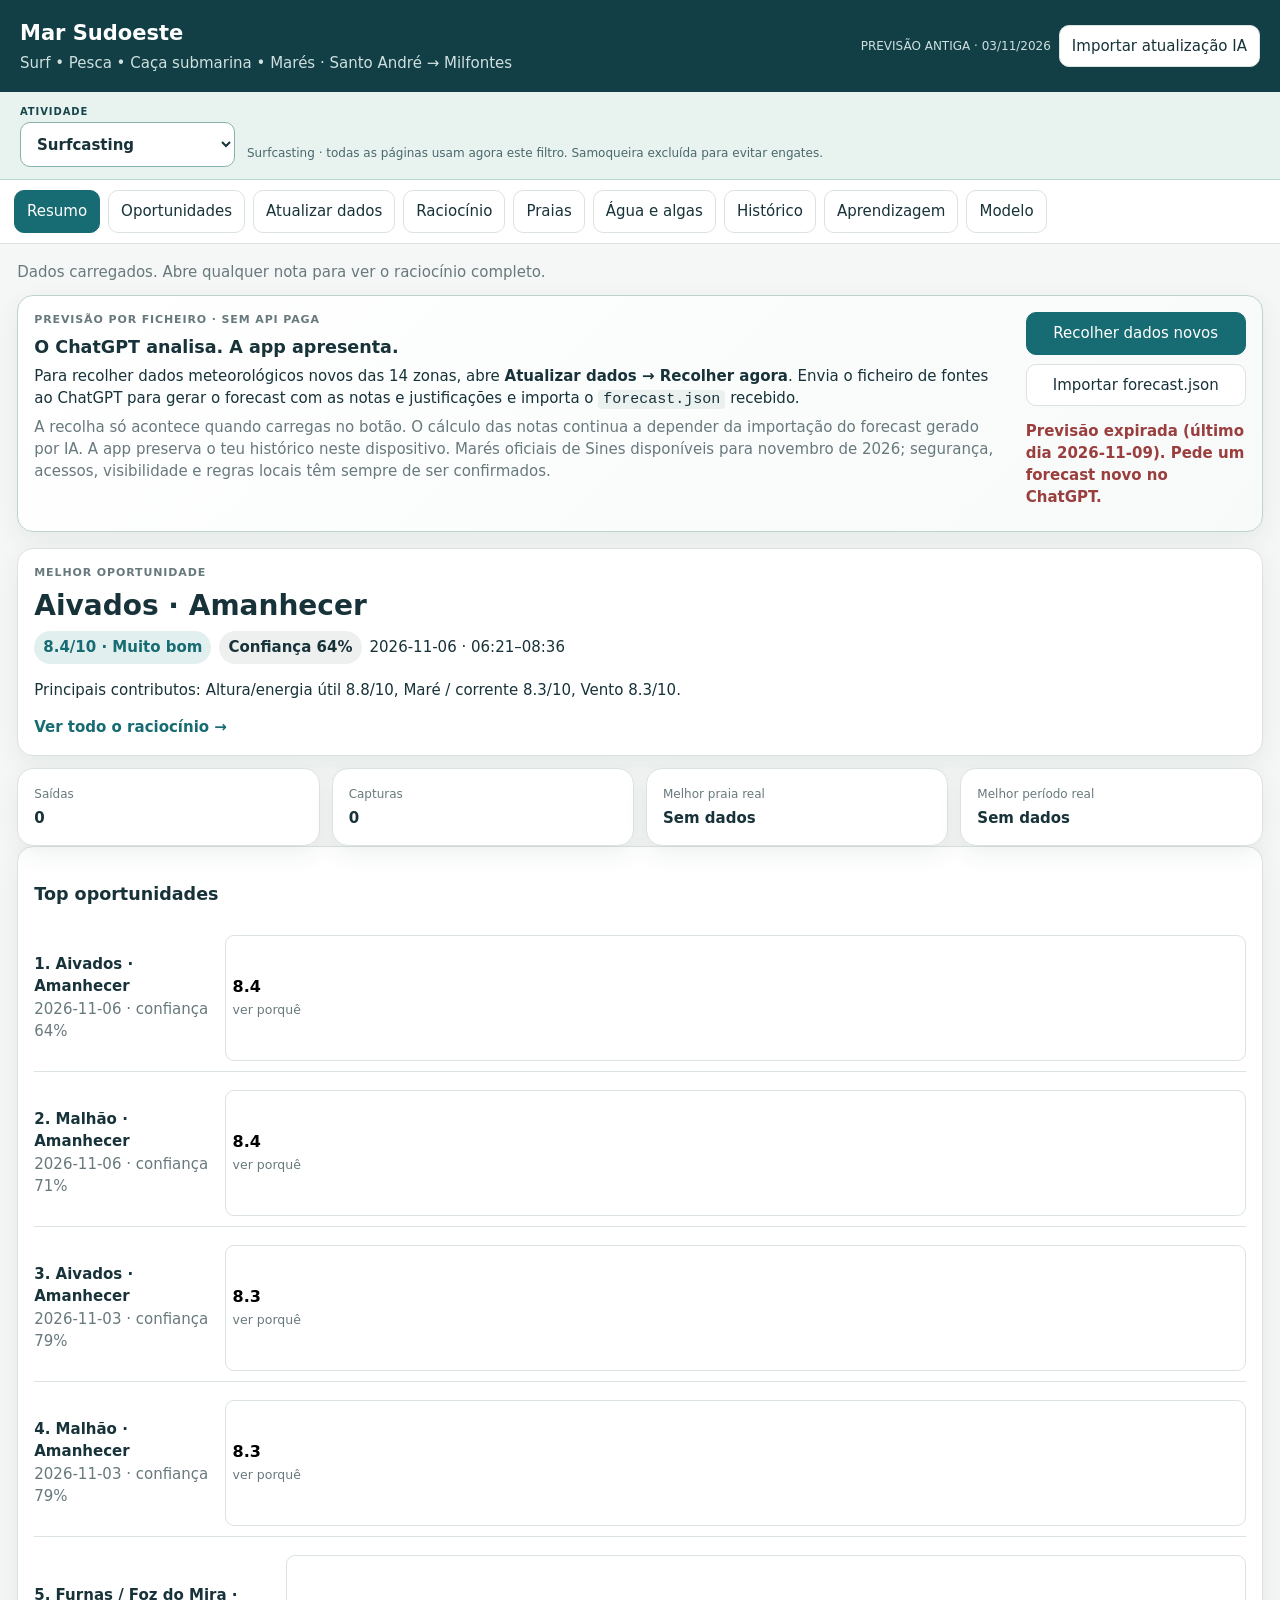
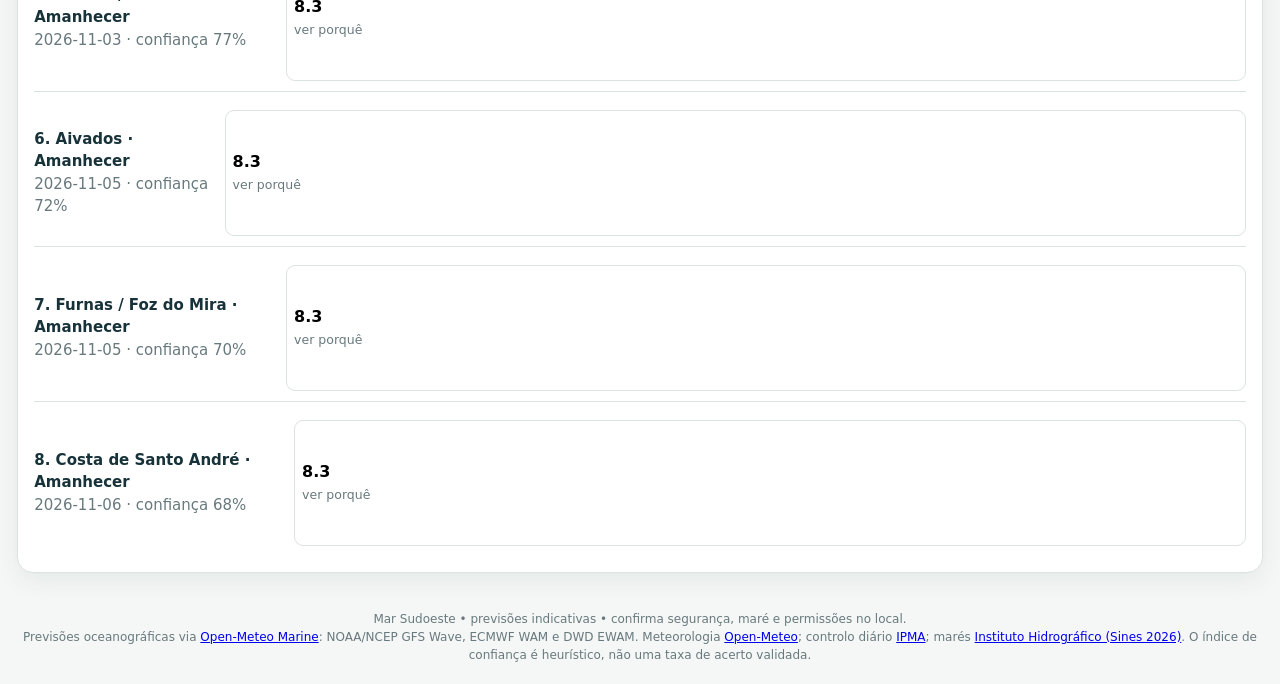
==== commit 63094f86: "Add files via upload" ====
--- a/index.html
+++ b/index.html
@@ -19,13 +19,15 @@
  <label for="globalActivity"><span>ATIVIDADE</span><select id="globalActivity">
  <option value="surfcasting">Surfcasting</option><option value="surf">Surf</option><option value="spinning">Pesca spinning</option><option value="sub">Caça submarina</option><option value="mare">Ir à maré</option></select></label>
  <label id="surfLevelWrap" for="globalSurfLevel" hidden><span>NÍVEL DE SURF</span><select id="globalSurfLevel"><option value="iniciante">Iniciante</option><option value="intermedio" selected>Intermédio</option><option value="experiente">Experiente</option></select></label>
- <div class="global-context" id="globalActivityContext" role="status">Todas as páginas são filtradas pela atividade escolhida.</div>
+ <div class="global-context" id="globalActivityContext" role="status">O filtro aplica-se às oportunidades; a água e as algas têm observações próprias por zona.</div>
 </div>
 <nav class="tabs" aria-label="Secções">
   <button class="tab active" data-tab="dashboard">Resumo</button>
   <button class="tab" data-tab="calendar">Oportunidades</button>
+  <button class="tab" data-tab="collector">Atualizar dados</button>
   <button class="tab" data-tab="reasoning">Raciocínio</button>
   <button class="tab" data-tab="beaches">Praias</button>
+  <button class="tab" data-tab="water49">Água e algas</button>
   <button class="tab" data-tab="history">Histórico</button>
   <button class="tab" data-tab="insights">Aprendizagem</button>
   <button class="tab" data-tab="about">Modelo</button>
@@ -36,14 +38,44 @@
   <div id="status" class="status">A carregar dados…</div>
 <div class="card live-data-box manual-data-box" aria-label="Previsão gerada no ChatGPT">
     <div><div class="eyebrow">PREVISÃO POR FICHEIRO · SEM API PAGA</div><h3>O ChatGPT analisa. A app apresenta.</h3>
-      <p>Quando quiseres previsões novas, pede nesta conversa <strong>“Atualiza o Mar Sudoeste”</strong>. Eu comparo as fontes disponíveis e entrego um <code>forecast.json</code> com as notas, justificações e auditoria das fontes. Depois importas esse ficheiro aqui.</p>
-      <p class="muted">Não existem consultas nem cálculos automáticos em segundo plano. A app preserva o teu histórico neste dispositivo. Marés oficiais de Sines disponíveis para novembro de 2026; segurança, acessos, visibilidade e regras locais têm sempre de ser confirmados.</p>
+      <p>Para recolher dados meteorológicos novos das 14 zonas, abre <strong>Atualizar dados → Recolher agora</strong>. Envia o ficheiro de fontes ao ChatGPT para gerar o forecast com as notas e justificações e importa o <code>forecast.json</code> recebido.</p>
+      <p class="muted">A recolha só acontece quando carregas no botão. O cálculo das notas continua a depender da importação do forecast gerado por IA. A app preserva o teu histórico neste dispositivo. Marés oficiais de Sines disponíveis para novembro de 2026; segurança, acessos, visibilidade e regras locais têm sempre de ser confirmados.</p>
     </div>
-    <div class="live-actions"><button type="button" class="primary" id="importForecastMainBtn">Importar forecast.json</button><p id="manualForecastStatus" role="status" class="muted">A verificar a data da previsão guardada…</p></div>
+    <div class="live-actions"><button type="button" class="primary" id="openCollectorBtn">Recolher dados novos</button><button type="button" class="secondary" id="importForecastMainBtn">Importar forecast.json</button><p id="manualForecastStatus" role="status" class="muted">A verificar a data da previsão guardada…</p></div>
   </div>
   <div class="hero card"><div class="eyebrow">MELHOR OPORTUNIDADE</div><h2 id="bestTitle">—</h2><div class="hero-meta"><span id="bestScore" class="score-pill">—</span><span id="bestConfidence" class="confidence-pill">—</span><span id="bestWhen">—</span></div><p id="bestReason"></p><button id="openBestReason" class="link-btn">Ver todo o raciocínio →</button></div>
   <div class="stats-grid"><div class="card stat"><span>Saídas</span><strong id="statTrips">0</strong></div><div class="card stat"><span id="statOutcomeLabel">Capturas</span><strong id="statFish">0</strong></div><div class="card stat"><span>Melhor praia real</span><strong id="statBeach">Sem dados</strong></div><div class="card stat"><span>Melhor período real</span><strong id="statPeriod">Sem dados</strong></div></div>
   <div class="card"><h3>Top oportunidades</h3><div id="topOpportunities" class="opportunities"></div></div>
+</section>
+
+<section id="collector" class="panel" aria-label="Atualizar fontes meteorológicas">
+  <div class="card collector-intro">
+    <div><div class="eyebrow">ATUALIZAÇÃO NO PRÓPRIO SITE</div><h2>Recolher dados do mar</h2><p>Consulta, diretamente daqui, as fontes para as <strong>14 zonas</strong>: 4 modelos de ondas, vento, meteorologia, chuva na bacia do Mira e controlo diário do IPMA.</p></div>
+    <span class="collector-chip">Sem conta nem API paga</span>
+  </div>
+  <div class="card collector-main">
+    <div class="collector-flow" aria-label="Passos para atualizar o Mar Sudoeste">
+      <div><span>1</span><strong>Recolher fontes</strong><small>Consultar APIs públicas</small></div>
+      <div><span>2</span><strong>Enviar JSON ao ChatGPT</strong><small>Calcular notas das 5 atividades</small></div>
+      <div><span>3</span><strong>Importar forecast</strong><small>Ver novas oportunidades</small></div>
+    </div>
+    <div class="collector-actions">
+      <button id="collectorStart" type="button" class="primary">Recolher dados agora</button>
+      <button id="collectorCancel" type="button" class="secondary" hidden>Cancelar</button>
+      <a id="collectorDownload" class="collector-download" download hidden>Descarregar JSON das fontes</a>
+      <button id="collectorImportForecast" type="button" class="secondary">Importar forecast calculado</button>
+    </div>
+    <p id="collectorSummary" role="status" aria-live="polite" class="collector-summary">Pronto para recolher. Mantém o site aberto durante as consultas, especialmente no telemóvel.</p>
+    <progress id="collectorProgress" max="90" value="0" aria-label="Progresso da recolha"></progress>
+    <div id="collectorProgressLabel" class="collector-progress-label">0 / 90 consultas</div>
+    <details class="collector-details"><summary>Ver detalhes da recolha</summary><pre id="collectorLog" aria-live="polite">Ainda não começou.</pre></details>
+  </div>
+  <div class="card collector-guide">
+    <h3>Depois de recolher</h3>
+    <p>Descarrega o ficheiro <code>Mar_Sudoeste_FONTES_AAAA-MM-DD.json</code>, envia-o nesta conversa e pede <strong>«Atualiza o Mar Sudoeste com estas fontes»</strong>. Receberás outro ficheiro, com as notas calculadas, que podes importar pelo botão acima.</p>
+    <p class="muted"><strong>Atenção:</strong> o JSON das fontes contém dados brutos, <em>não</em> é um <code>forecast.json</code> nem altera as classificações da aplicação. Se houver falhas de API, serão mostradas; a cobertura e a confiança podem variar por modelo e dia. Não são medidos no local ondas de rebentação, visibilidade debaixo de água ou algas soltas.</p>
+    <p class="muted">Consultas feitas a <a href="https://open-meteo.com/" target="_blank" rel="noopener">Open-Meteo</a> (NOAA, ECMWF, DWD e Météo-France) e <a href="https://api.ipma.pt/" target="_blank" rel="noopener">IPMA</a>. Dados recolhidos somente ao carregares no botão, no teu navegador; não são enviados para os nossos servidores. Surfline e Windguru não são recolhidos automaticamente.</p>
+  </div>
 </section>
 
 <section id="calendar" class="panel">
@@ -95,9 +127,37 @@
   <div class="controls card"><label>Praia<select id="reasonBeach"></select></label><label>Data<select id="reasonDate"></select></label><label>Período<select id="reasonPeriod"></select></label><label class="species-only">Espécie<select id="reasonSpecies"><option>Geral</option><option>Robalo</option><option>Sargo</option><option>Dourada</option></select></label></div>
   <div class="detail-grid"><div class="card"><div class="eyebrow">NOTA FINAL</div><div class="big-score" id="reasonScore">—</div><div id="reasonConfidence" class="confidence-line">—</div><p id="reasonSummary"></p><div class="callout"><strong>Porque não é 10/10</strong><div id="whyNot10"></div></div></div><div class="card"><h3>O que faria a nota mudar?</h3><div id="sensitivities" class="sensitivities"></div></div></div>
   <div class="card"><h3 id="factorHeading">Contributo fator a fator</h3><p class="muted" id="factorIntro">Impacto = nota do fator × peso. Podes ver o dado, peso, fonte, confiança e justificação individual.</p><div id="factorList" class="factor-list"></div></div><div class="card"><h3>Auditoria: valores por modelo</h3><p class="muted">Não são múltiplos votos de websites: são centros de previsão identificados e horários comparáveis.</p><div id="sourceAudit">Consulta a atualizar…</div></div>
+<div id="water49ReasonPanel" class="card water49-reason-card" hidden></div>
 </section>
 
 <section id="beaches" class="panel"><p class="spot-catalog-explainer">O catálogo inclui novos locais identificados no Surfnerd, Surfline e cartografia oficial. <strong>“Sem previsão própria”</strong> significa que ainda não existe nota calculada para esse local — não significa condições boas ou más. A seleção de atividade continua a filtrar as zonas.</p><div class="controls card"><label>Praia<select id="beachSelect"></select></label></div><div id="beachGuide" class="beach-guide"></div></section>
+
+
+<section id="water49" class="panel">
+  <div class="card water49-head"><div class="eyebrow">NOVA CAMADA · V4.9</div><h2>Visibilidade e algas</h2>
+    <p>Dois sinais independentes da nota da atividade. <strong>Tendência de visibilidade ≠ metros observados</strong>; sem relato local, <strong>algas = desconhecido</strong>. Nenhum destes indicadores substitui a verificação presencial nem é garantia de segurança.</p></div>
+  <div class="card water49-controls"><label>Praia<select id="water49Beach"></select></label><label>Dia<select id="water49Date"></select></label><label>Período<select id="water49Period"></select></label></div>
+  <div id="water49Summary" class="water49-grid" aria-live="polite"></div>
+  <div class="card water49-how" id="water49Reasoning"></div>
+  <div class="card"><h3>Registar o que viste no local</h3><p class="muted">Registo simples, mesmo sem teres ido pescar ou mergulhar. A informação fica <strong>neste dispositivo</strong> e só é usada como observação da zona indicada. Algas à deriva e algas fixas são tratadas de forma diferente.</p>
+    <form id="water49Form" class="water49-form">
+      <label>Praia<select id="water49ReportBeach" required></select></label>
+      <label>Data e hora locais<input type="datetime-local" id="water49ReportAt" required></label>
+      <label>Visibilidade horizontal (metros, se medida)<input id="water49ReportMeters" type="number" min="0" max="40" step="0.5" placeholder="— não observada"></label>
+      <label>Algas observadas<select id="water49ReportAlgae"><option value="unknown">Não observei / não sei</option><option value="none">Não vi algas problemáticas</option><option value="few">Poucas</option><option value="moderate">Moderadas / atrapalhavam</option><option value="many">Muitas / impediam a atividade</option></select></label>
+      <label>Tipo de algas<select id="water49ReportType"><option value="unknown">Não sei / não aplicável</option><option value="drift">Soltas / à deriva</option><option value="floating">À superfície</option><option value="attached">Fixas no fundo</option><option value="plankton">Água esverdeada / suspeita de microalgas</option></select></label>
+      <label class="wide">Notas<textarea id="water49ReportNotes" rows="2" maxlength="600" placeholder="Ex.: algas a prender o anzol; água acastanhada; visibilidade entre pedras…"></textarea></label>
+      <div class="wide actions"><button class="primary" type="submit">Guardar observação</button><button type="button" id="water49Export">Exportar dados de água/algas</button><label class="file-btn">Importar observações<input id="water49ReportFile" type="file" accept=".json,application/json"></label></div>
+    </form><p id="water49Message" class="muted" role="status"></p>
+    <div id="water49Reports" class="water49-reports"></div>
+  </div>
+  <details class="card water49-extra"><summary>Dados de satélite e fontes externas</summary>
+    <p>O Copernicus Marine tem dados de <strong>turbidez, partículas em suspensão e clorofila</strong> para a costa ibérica. Esta versão <strong>não os descarrega automaticamente</strong>. Podes importar um JSON com observações georreferenciadas, data e proveniência; clorofila <em>não</em> significa algas soltas.</p>
+    <label class="file-btn">Importar observações de qualidade da água<input id="water49SatelliteFile" type="file" accept=".json,application/json"></label>
+    <p id="water49SatStatus" class="muted" role="status">Sem observações satélite importadas.</p>
+    <p><a href="https://data.marine.copernicus.eu/product/OCEANCOLOUR_IBI_BGC_HR_L3_NRT_009_204/description" target="_blank" rel="noopener">Copernicus Marine — produto ibérico de turbidez, partículas e clorofila</a></p>
+  </details>
+</section>
 
 <section id="history" class="panel">
   <div class="card"><h3>Registar saída</h3><p class="muted">O histórico é o que permite corrigir o modelo com os teus resultados reais. A saída guarda também o snapshot da previsão usada naquele momento.</p>
@@ -114,7 +174,7 @@
 
 <section id="insights" class="panel"><div class="card"><h3>Aprendizagem com as tuas atividades</h3><label class="insight-select" hidden> Analisar atividade <select id="insightActivity"><option value="surfcasting">Surfcasting</option><option value="surf">Surf</option><option value="spinning">Pesca spinning</option><option value="sub">Caça submarina</option><option value="mare">Ir à maré</option></select></label><p id="insightHeadline">Ainda não há dados suficientes.</p></div><div class="insight-grid"><div class="card"><h3>Por praia</h3><div id="beachInsights"></div></div><div class="card"><h3>Por período</h3><div id="periodInsights"></div></div><div class="card"><h3>Condições das capturas</h3><div id="conditionInsights"></div></div><div class="card"><h3>Previsão vs realidade</h3><div id="modelInsights"></div></div></div></section>
 
-<section id="about" class="panel"><div class="card prose"><h3>Princípio do motor</h3><p>O filtro de atividade no topo aplica-se ao Resumo, Oportunidades, Comparação, Raciocínio, Praias, Histórico e Aprendizagem. Cada atividade tem critérios diferentes; a mesma nota numérica não implica que a atividade seja segura.</p><p>O ChatGPT é o motor de análise externo: faz a recolha das fontes quando pedes uma atualização e gera um novo <code>forecast.json</code>. A app não consulta as APIs meteorológicas nem altera as pontuações por iniciativa própria. Apenas apresenta e guarda o raciocínio importado, incluindo auditoria de fontes quando o ficheiro a contém.</p><h3>Atualização por IA</h3><p>Pede nesta conversa <strong>“Atualiza o Mar Sudoeste”</strong>, descarrega o ficheiro JSON e escolhe <strong>Importar atualização IA</strong>. Para aprender com as tuas saídas, usa <strong>Histórico → Exportar histórico para ChatGPT</strong> e envia o ficheiro aqui. A importação não envia dados para nenhum servidor; o histórico fica neste navegador até o exportares.</p><h3>Pesos atuais da atividade escolhida</h3><div id="weightsList"></div><details class="tide-sheet" id="tideDetails"><summary>Marés oficiais de Sines · novembro 2026</summary><div id="officialTidesOverview"></div></details><div class="activity-safety"><h3>Segurança e legalidade</h3><p>As notas são potencial ambiental, nunca autorização nem garantia de condições seguras. Visibilidade debaixo de água, correntes, acessos às rochas, zonas protegidas, licenças e regras de apanha têm de ser confirmadas no local e junto das autoridades competentes. Nunca uses uma nota para justificar entrada numa zona exposta.</p><div class="activity-links"><a target="_blank" rel="noopener" href="https://dgrm.pt/pt/web/guest/licencas">DGRM · Licenças</a><a target="_blank" rel="noopener" href="https://www.dgrm.pt/zonas-de-pesca">DGRM · Restrições de zonas</a></div></div><h3>Limitações assumidas</h3><ul><li>Bancos e canais de areia são dinâmicos e não são observados automaticamente.</li><li>O motor agora incorpora a tabela oficial de Sines (IH 2026) para a altura da baixa-mar, amplitude e fase da maré. A previsão regional não substitui a observação da costa nem as regras locais.</li><li>A confiança é mostrada separadamente da nota para não fingir precisão.</li></ul></div></section>
+<section id="about" class="panel"><div class="card prose"><h3>Princípio do motor</h3><p>O filtro de atividade no topo aplica-se ao Resumo, Oportunidades, Comparação, Raciocínio, Praias, Histórico e Aprendizagem. O novo separador Água e algas mostra uma camada ambiental independente. Cada atividade tem critérios diferentes; a mesma nota numérica não implica que a atividade seja segura.</p><p>O ChatGPT continua a ser o motor externo de classificação: gera um novo <code>forecast.json</code> a partir das fontes recolhidas. O separador Atualizar dados já consulta diretamente as APIs meteorológicas quando carregas em Recolher dados; a app não recalcula automaticamente as notas. Por precaução, a v4.8 aplica um travão explícito de surfabilidade às notas de SURF importadas quando a ondulação prevista é insuficiente para uma rebentação consistente; mostra a nota original, o teto e a justificação. As notas de pesca não são alteradas automaticamente por uma observação de falta de ondas. A v4.9 acrescenta estimativa de tendência da visibilidade com dados do mar atual e das 72 horas anteriores, sem inferir metros de visão. Alguma turbidez por satélite pode ser importada mas não é recolhida automaticamente. Algas soltas não são deduzidas da clorofila nem da ondulação: aparecem como desconhecidas até haver um relato local, que pode limitar temporariamente recomendações de pesca e caça submarina. A leitura do mar por atividade da v4.8 é preservada. O resto do raciocínio e auditoria das fontes é preservado.</p><h3>Atualização por IA</h3><p>Abre <strong>Atualizar dados → Recolher dados agora</strong>, descarrega o JSON de fontes e envia-o nesta conversa com o pedido <strong>“Atualiza o Mar Sudoeste”</strong>. Depois importa o forecast calculado com <strong>Importar atualização IA</strong>. Para aprender com as tuas saídas, usa <strong>Histórico → Exportar histórico para ChatGPT</strong> e envia o ficheiro aqui. A importação não envia dados para nenhum servidor; o histórico fica neste navegador até o exportares.</p><h3>Pesos atuais da atividade escolhida</h3><div id="weightsList"></div><details class="tide-sheet" id="tideDetails"><summary>Marés oficiais de Sines · novembro 2026</summary><div id="officialTidesOverview"></div></details><div class="activity-safety"><h3>Segurança e legalidade</h3><p>As notas são potencial ambiental, nunca autorização nem garantia de condições seguras. Visibilidade debaixo de água, correntes, acessos às rochas, zonas protegidas, licenças e regras de apanha têm de ser confirmadas no local e junto das autoridades competentes. Nunca uses uma nota para justificar entrada numa zona exposta.</p><div class="activity-links"><a target="_blank" rel="noopener" href="https://dgrm.pt/pt/web/guest/licencas">DGRM · Licenças</a><a target="_blank" rel="noopener" href="https://www.dgrm.pt/zonas-de-pesca">DGRM · Restrições de zonas</a></div></div><h3>Limitações assumidas</h3><ul><li>Bancos e canais de areia são dinâmicos e não são observados automaticamente.</li><li>O motor agora incorpora a tabela oficial de Sines (IH 2026) para a altura da baixa-mar, amplitude e fase da maré. A previsão regional não substitui a observação da costa nem as regras locais.</li><li>A confiança é mostrada separadamente da nota para não fingir precisão.</li></ul></div></section>
 </main>
 <footer>Mar Sudoeste • previsões indicativas • confirma segurança, maré e permissões no local.
   <div>Previsões oceanográficas via <a href="https://open-meteo.com/en/docs/marine-weather-api" target="_blank" rel="noopener">Open-Meteo Marine</a>: NOAA/NCEP GFS Wave, ECMWF WAM e DWD EWAM.
@@ -123,6 +183,8 @@
    marés <a href="https://loja.hidrografico.pt/ln/web/wp-content/uploads/2023/11/TabelaMare_I_2026_signed.pdf" target="_blank" rel="noopener">Instituto Hidrográfico (Sines 2026)</a>.
    O índice de confiança é heurístico, não uma taxa de acerto validada.</div></footer>
 <script src="spot_catalog.js"></script>
+<script src="water_quality.js"></script>
 <script src="app.js"></script>
+<script src="collector.js"></script>
 
 </body></html>
--- a/styles.css
+++ b/styles.css
@@ -190,3 +190,58 @@
 }
 @media(max-width:340px){#calendar .calendar-controls label{min-width:100%;flex-basis:100%}.radar-kpis{grid-template-columns:1fr 1fr}.radar-kpis .radar-kpi:last-child{grid-column:1/-1}}
 @media(prefers-reduced-motion:reduce){.radar-bar-fill{transition:none}}
+
+/* v4.7: explicar regra de bloqueio da surfabilidade no detalhe. */
+.calibration-gate{padding:12px;border-left:3px solid var(--accent, #268aa2);background:rgba(100,140,160,.10);border-radius:7px;margin-top:10px}
+
+/* Mar Sudoeste v4.9 · água e algas */
+.water49-head h2{margin:5px 0 8px}.water49-head p{max-width:1050px;font-size:14px;line-height:1.6}
+.water49-controls,.water49-form{display:grid;grid-template-columns:repeat(3,minmax(0,1fr));gap:12px}
+.water49-controls label,.water49-form label{display:flex;flex-direction:column;gap:5px;font-size:12px;font-weight:700;min-width:0}
+.water49-form{grid-template-columns:repeat(2,minmax(0,1fr))}
+.water49-form .wide{grid-column:1/-1}
+.water49-form input,.water49-form select,.water49-form textarea,.water49-controls select{max-width:100%;min-width:0;min-height:42px;border:1px solid var(--border);border-radius:9px;padding:9px;background:white;color:var(--text);font:inherit}
+.water49-form textarea{min-height:65px}
+.water49-grid{display:grid;grid-template-columns:repeat(2,minmax(0,1fr));gap:12px;margin:12px 0}
+.water49-item{background:var(--card);border:1px solid var(--border);border-radius:15px;padding:16px;min-width:0}
+.water49-item h3{margin:7px 0;font-size:19px}.water49-item p{font-size:13px;line-height:1.55;margin:7px 0;color:var(--muted)}
+.water49-item .water49-kicker{font-weight:800;font-size:11px;letter-spacing:.04em;text-transform:uppercase;color:var(--accent)}
+.water49-state{font-size:12px;font-weight:800;color:#745d2b}
+.water49-state.calm{color:#247a61}.water49-state.hard{color:#a14436}
+.water49-how p,.water49-reason-card p{font-size:13px;line-height:1.55}
+.water49-how ul{padding-left:20px;font-size:12px;line-height:1.55}
+.water49-chips{display:flex;flex-wrap:wrap;gap:5px;margin:8px 0}
+.water49-chip{border-radius:7px;font-size:11px;font-weight:700;border:1px solid #bed0cb;background:#f5faf8;color:#315e62;padding:4px 7px;min-width:0;white-space:normal}
+.water49-chip.warn{color:#885736;border-color:#e6caa5;background:#fff8ec}
+.water49-chip.unknown{color:#6c7480;border-color:#d7dce1;background:#f7f8f9}
+.water49-reports{display:grid;gap:7px;margin-top:12px}
+.water49-report{display:flex;align-items:center;justify-content:space-between;gap:9px;padding:9px;border-top:1px solid var(--border);font-size:12px}
+.water49-report>div{min-width:0;flex:1}.water49-report button{flex:none;min-height:36px}
+.water49-extra summary{cursor:pointer;font-weight:800;padding:6px}.water49-extra p{font-size:12px;line-height:1.5}
+@media(max-width:680px){.water49-grid{grid-template-columns:1fr}.water49-controls{grid-template-columns:repeat(2,minmax(0,1fr))}.water49-form{grid-template-columns:1fr}.water49-form .wide{grid-column:auto}}
+@media(max-width:380px){.water49-controls{grid-template-columns:1fr}}
+
+
+/* v5.0 — Recolha integrada; responsivo em Android e desktop */
+.collector-intro{display:flex;justify-content:space-between;align-items:flex-start;gap:18px;margin-bottom:12px}
+.collector-intro h2{margin:2px 0 6px;font-size:clamp(22px,3vw,30px)}
+.collector-intro p{max-width:830px;margin:0;color:var(--muted)}
+.collector-chip{white-space:nowrap;border:1px solid var(--border);border-radius:999px;background:#eef7f3;color:#236354;padding:6px 10px;font-size:12px;font-weight:750}
+.collector-main,.collector-guide{margin-bottom:12px}
+.collector-flow{display:grid;grid-template-columns:repeat(3,minmax(0,1fr));gap:10px;margin-bottom:18px}
+.collector-flow>div{border:1px solid var(--border);background:#f8fbfa;border-radius:12px;padding:12px;min-width:0;display:grid;grid-template-columns:32px minmax(0,1fr);grid-template-rows:auto auto;column-gap:9px}
+.collector-flow span{grid-row:1/3;border-radius:50%;background:var(--accent);color:#fff;width:30px;height:30px;display:grid;place-items:center;font-size:13px;font-weight:850}
+.collector-flow strong{line-height:1.2;font-size:13px;align-self:end}
+.collector-flow small{font-size:11px;color:var(--muted);margin-top:4px}
+.collector-actions{display:flex;flex-wrap:wrap;gap:9px;align-items:center}
+.collector-actions button,.collector-download{min-height:46px;font-size:14px;font-weight:750;white-space:normal}
+.collector-download{border-radius:10px;padding:10px 14px;background:#dff2ea;color:#18594b;border:1px solid #a9d4c2;text-decoration:none;display:inline-flex;align-items:center;justify-content:center}
+.collector-main progress{width:100%;height:13px;accent-color:var(--accent);display:block;margin-top:15px}
+.collector-summary{font-size:14px;line-height:1.6;margin:13px 0 5px}
+.collector-progress-label{font-size:12px;color:var(--muted);margin-top:5px}
+.collector-details{border-top:1px solid var(--border);margin-top:16px;padding-top:12px}
+.collector-details summary{cursor:pointer;font-weight:750}
+.collector-details pre{white-space:pre-wrap;word-break:break-word;font:12px/1.6 ui-monospace,SFMono-Regular,Consolas,monospace;border-radius:11px;background:#f3f7f6;padding:13px;max-height:260px;overflow:auto}
+.collector-guide p{line-height:1.65}
+.collector-guide code{overflow-wrap:anywhere}
+@media(max-width:700px){.collector-intro{display:block}.collector-chip{display:inline-block;margin-top:12px}.collector-flow{grid-template-columns:1fr;gap:7px}.collector-flow>div{padding:9px}.collector-actions{display:grid;grid-template-columns:1fr}.collector-actions button,.collector-download{width:100%}}
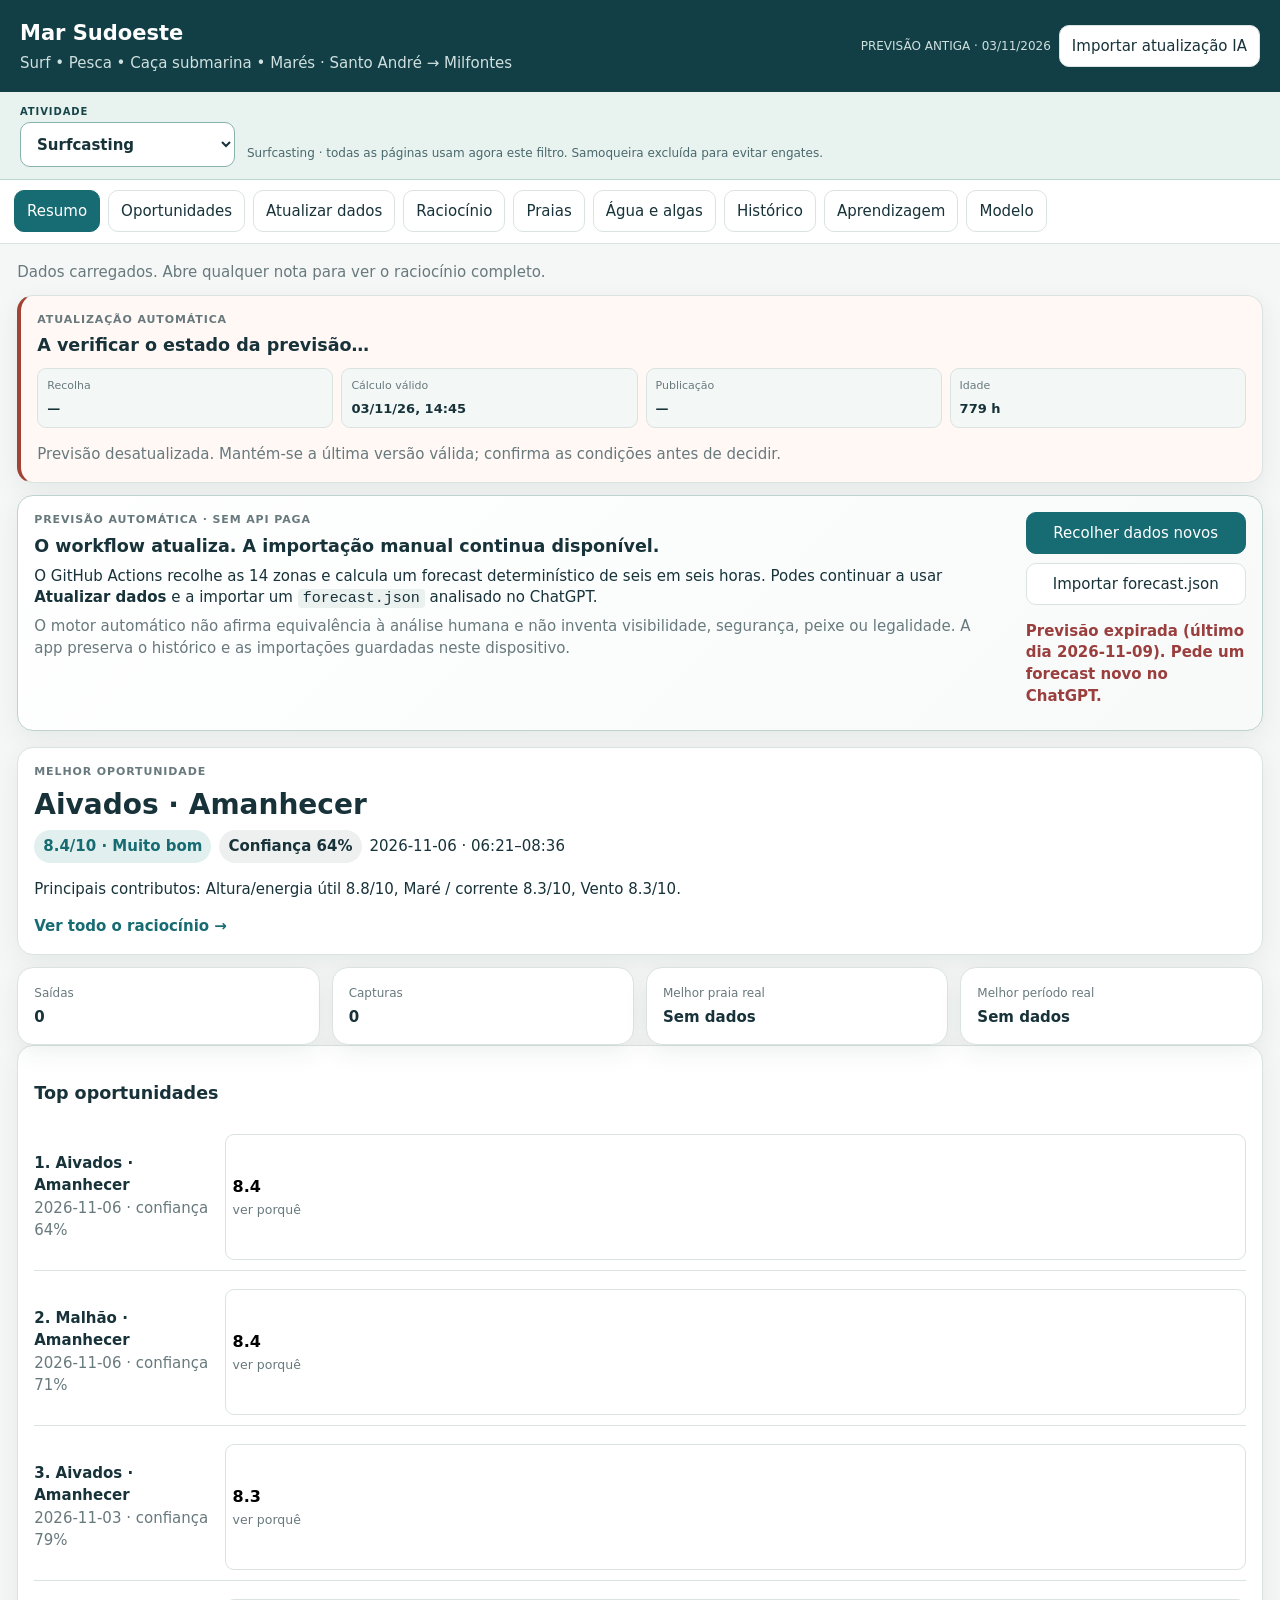
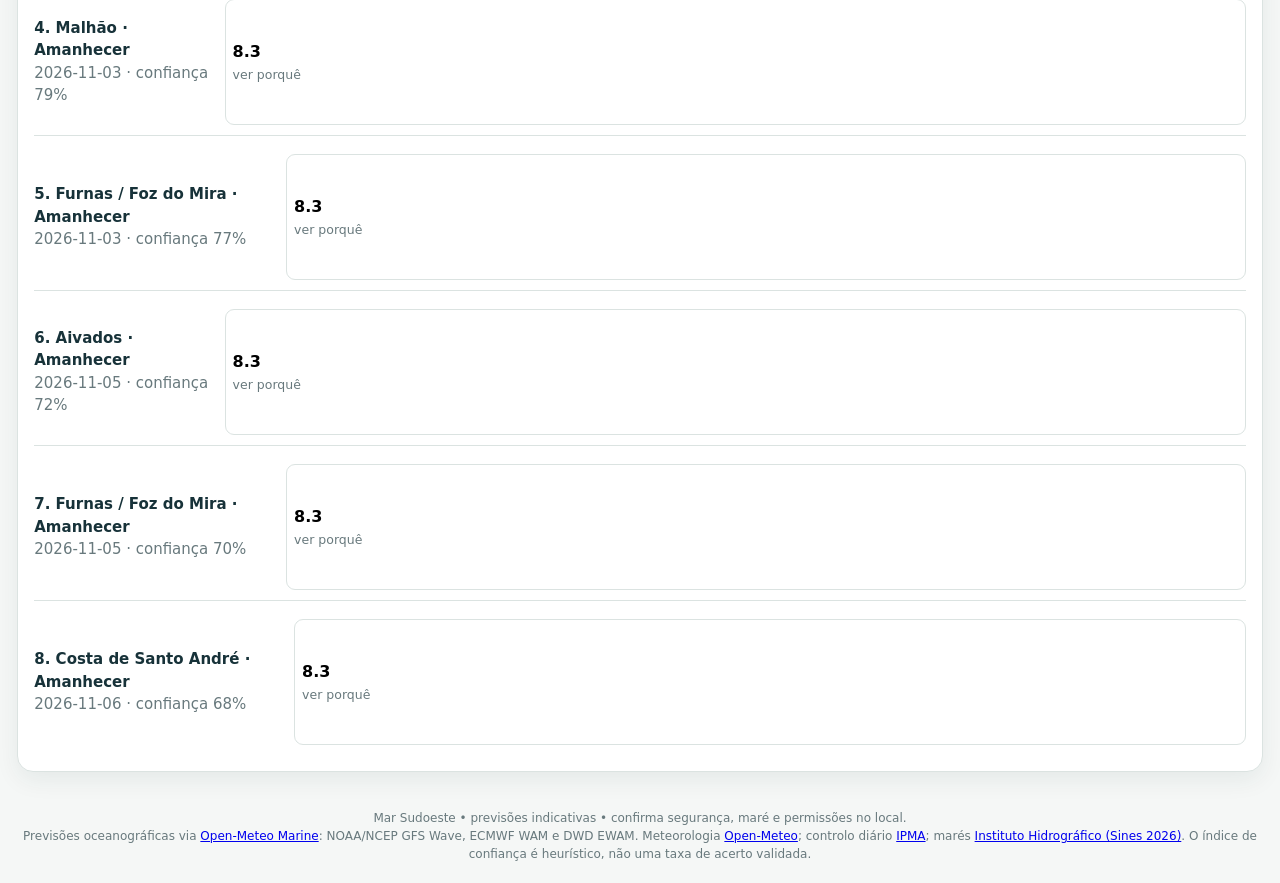
==== commit 709bea0e: "Automate forecast collection and generation" ====
--- a/index.html
+++ b/index.html
@@ -36,10 +36,15 @@
 
 <section id="dashboard" class="panel active-panel">
   <div id="status" class="status">A carregar dados…</div>
+  <div id="automationStatus" class="card automation-status" role="status" aria-live="polite">
+    <div><div class="eyebrow">ATUALIZAÇÃO AUTOMÁTICA</div><h3>A verificar o estado da previsão…</h3></div>
+    <div class="automation-times"><span>Recolha <strong id="automationCollected">—</strong></span><span>Cálculo válido <strong id="automationCalculated">—</strong></span><span>Publicação <strong id="automationPublished">—</strong></span><span>Idade <strong id="automationAge">—</strong></span></div>
+    <p id="automationWarning" class="muted">O estado será carregado juntamente com a previsão.</p>
+  </div>
 <div class="card live-data-box manual-data-box" aria-label="Previsão gerada no ChatGPT">
-    <div><div class="eyebrow">PREVISÃO POR FICHEIRO · SEM API PAGA</div><h3>O ChatGPT analisa. A app apresenta.</h3>
-      <p>Para recolher dados meteorológicos novos das 14 zonas, abre <strong>Atualizar dados → Recolher agora</strong>. Envia o ficheiro de fontes ao ChatGPT para gerar o forecast com as notas e justificações e importa o <code>forecast.json</code> recebido.</p>
-      <p class="muted">A recolha só acontece quando carregas no botão. O cálculo das notas continua a depender da importação do forecast gerado por IA. A app preserva o teu histórico neste dispositivo. Marés oficiais de Sines disponíveis para novembro de 2026; segurança, acessos, visibilidade e regras locais têm sempre de ser confirmados.</p>
+    <div><div class="eyebrow">PREVISÃO AUTOMÁTICA · SEM API PAGA</div><h3>O workflow atualiza. A importação manual continua disponível.</h3>
+      <p>O GitHub Actions recolhe as 14 zonas e calcula um forecast determinístico de seis em seis horas. Podes continuar a usar <strong>Atualizar dados</strong> e a importar um <code>forecast.json</code> analisado no ChatGPT.</p>
+      <p class="muted">O motor automático não afirma equivalência à análise humana e não inventa visibilidade, segurança, peixe ou legalidade. A app preserva o histórico e as importações guardadas neste dispositivo.</p>
     </div>
     <div class="live-actions"><button type="button" class="primary" id="openCollectorBtn">Recolher dados novos</button><button type="button" class="secondary" id="importForecastMainBtn">Importar forecast.json</button><p id="manualForecastStatus" role="status" class="muted">A verificar a data da previsão guardada…</p></div>
   </div>
--- a/styles.css
+++ b/styles.css
@@ -245,3 +245,6 @@
 .collector-guide p{line-height:1.65}
 .collector-guide code{overflow-wrap:anywhere}
 @media(max-width:700px){.collector-intro{display:block}.collector-chip{display:inline-block;margin-top:12px}.collector-flow{grid-template-columns:1fr;gap:7px}.collector-flow>div{padding:9px}.collector-actions{display:grid;grid-template-columns:1fr}.collector-actions button,.collector-download{width:100%}}
+
+/* Estado do workflow automático */
+.automation-status{border-left:4px solid var(--accent);margin-bottom:12px}.automation-status h3{margin:3px 0 10px}.automation-times{display:grid;grid-template-columns:repeat(4,minmax(0,1fr));gap:8px}.automation-times span{background:#f3f8f6;border:1px solid var(--border);border-radius:9px;padding:9px;font-size:11px;color:var(--muted)}.automation-times strong{display:block;margin-top:4px;color:var(--text);font-size:13px}.automation-status>p{margin-bottom:0}.automation-alert{border-left-color:#a14436;background:#fff8f5}.automation-partial{border-left-color:#b07b24;background:#fffbf2}@media(max-width:700px){.automation-times{grid-template-columns:repeat(2,minmax(0,1fr))}}
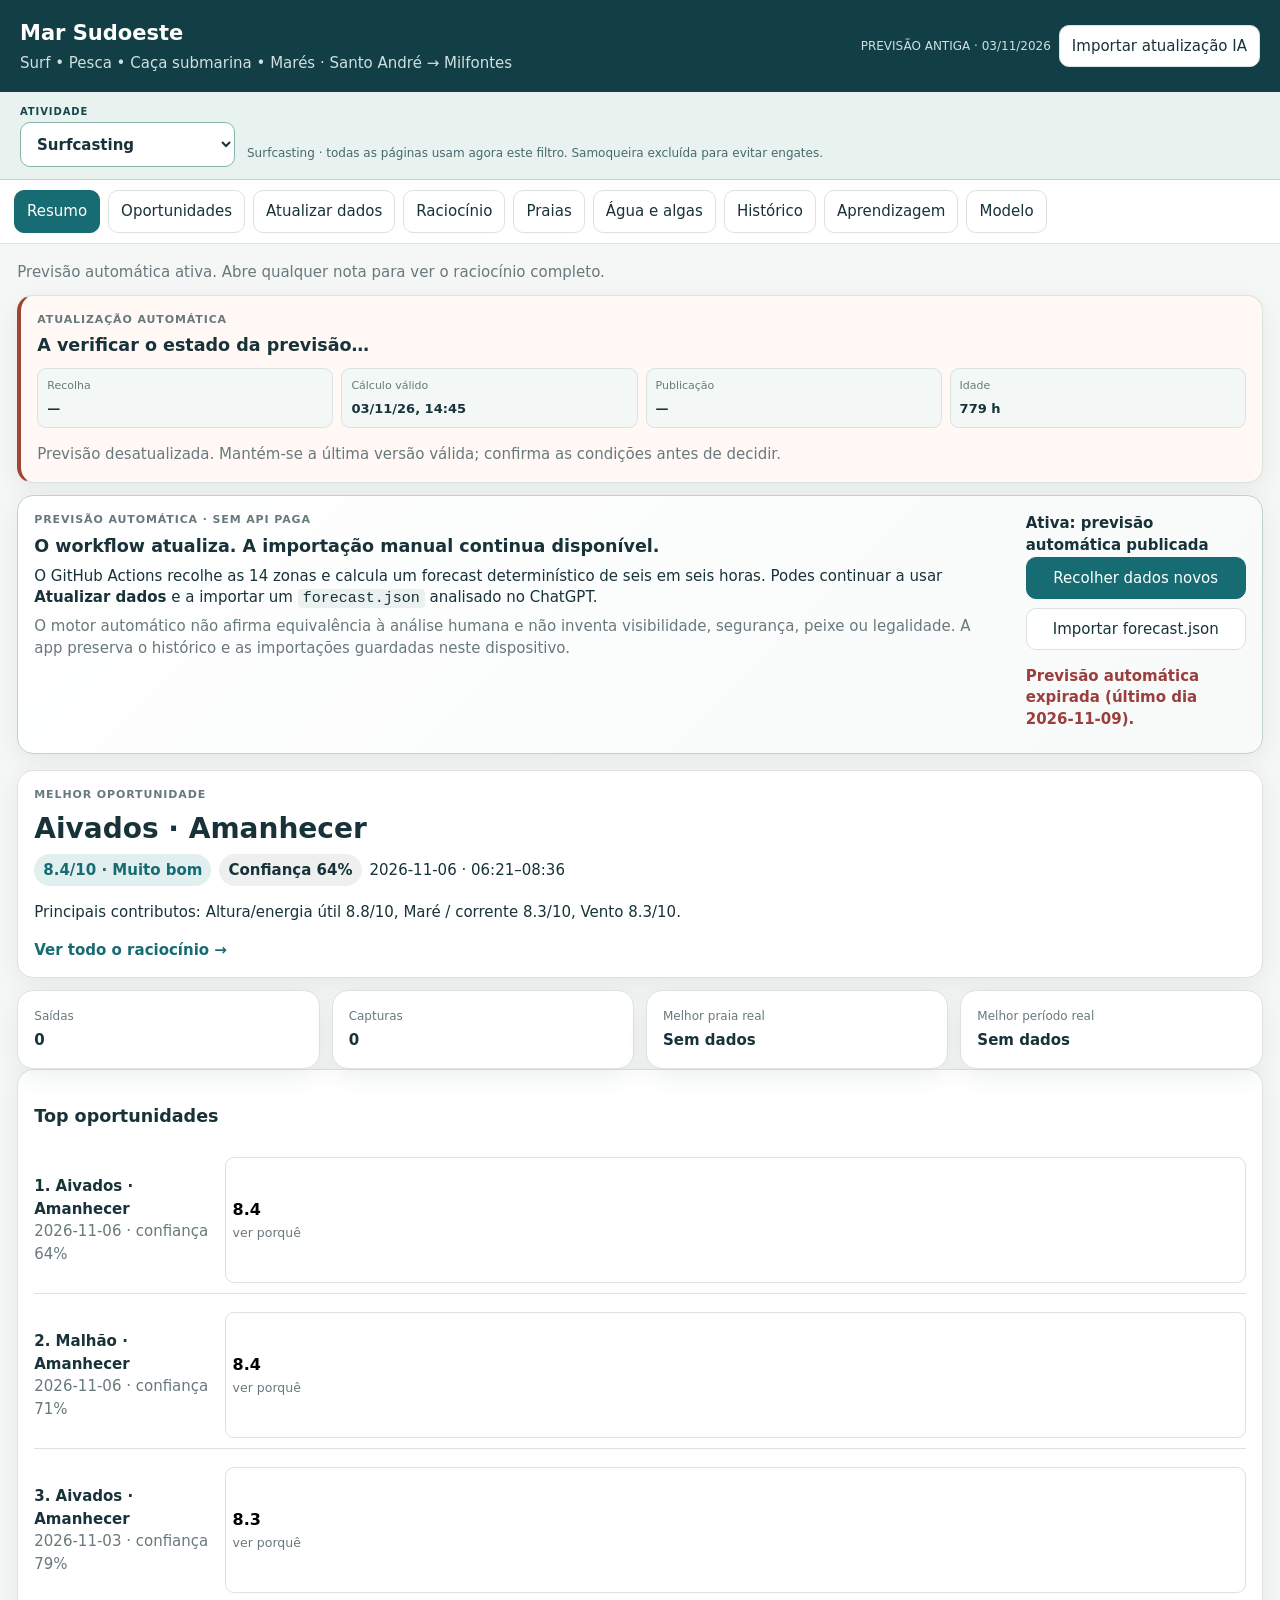
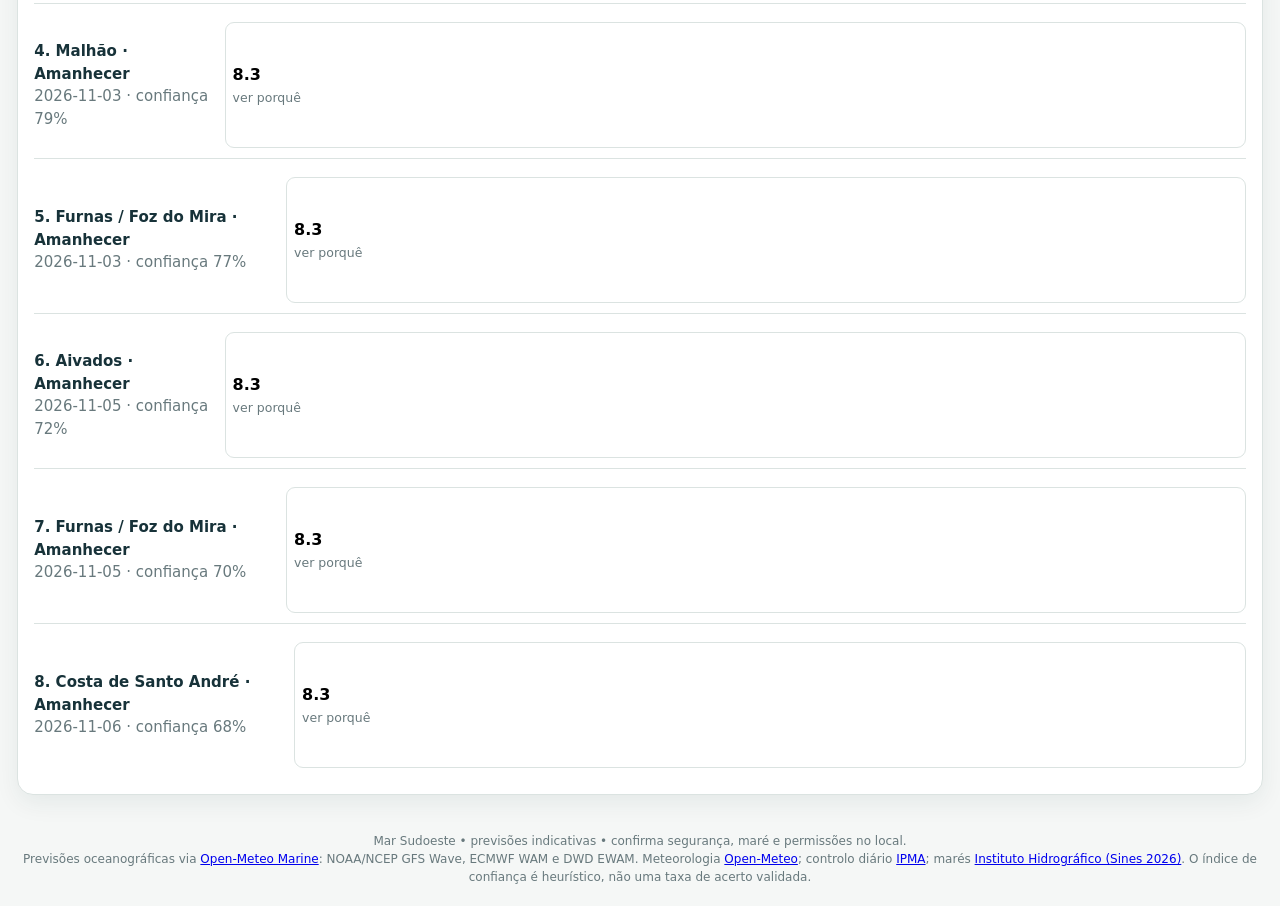
==== commit 6ce09954: "Address automated forecast review findings" ====
--- a/index.html
+++ b/index.html
@@ -46,7 +46,7 @@
       <p>O GitHub Actions recolhe as 14 zonas e calcula um forecast determinístico de seis em seis horas. Podes continuar a usar <strong>Atualizar dados</strong> e a importar um <code>forecast.json</code> analisado no ChatGPT.</p>
       <p class="muted">O motor automático não afirma equivalência à análise humana e não inventa visibilidade, segurança, peixe ou legalidade. A app preserva o histórico e as importações guardadas neste dispositivo.</p>
     </div>
-    <div class="live-actions"><button type="button" class="primary" id="openCollectorBtn">Recolher dados novos</button><button type="button" class="secondary" id="importForecastMainBtn">Importar forecast.json</button><p id="manualForecastStatus" role="status" class="muted">A verificar a data da previsão guardada…</p></div>
+    <div class="live-actions"><strong id="activeForecastSource">Ativa: previsão automática publicada</strong><button type="button" class="primary" id="openCollectorBtn">Recolher dados novos</button><button type="button" class="secondary" id="importForecastMainBtn">Importar forecast.json</button><button type="button" class="secondary" id="useAutomaticForecast" hidden>Voltar à previsão automática</button><p id="manualForecastStatus" role="status" class="muted">A verificar a data da previsão ativa…</p></div>
   </div>
   <div class="hero card"><div class="eyebrow">MELHOR OPORTUNIDADE</div><h2 id="bestTitle">—</h2><div class="hero-meta"><span id="bestScore" class="score-pill">—</span><span id="bestConfidence" class="confidence-pill">—</span><span id="bestWhen">—</span></div><p id="bestReason"></p><button id="openBestReason" class="link-btn">Ver todo o raciocínio →</button></div>
   <div class="stats-grid"><div class="card stat"><span>Saídas</span><strong id="statTrips">0</strong></div><div class="card stat"><span id="statOutcomeLabel">Capturas</span><strong id="statFish">0</strong></div><div class="card stat"><span>Melhor praia real</span><strong id="statBeach">Sem dados</strong></div><div class="card stat"><span>Melhor período real</span><strong id="statPeriod">Sem dados</strong></div></div>
